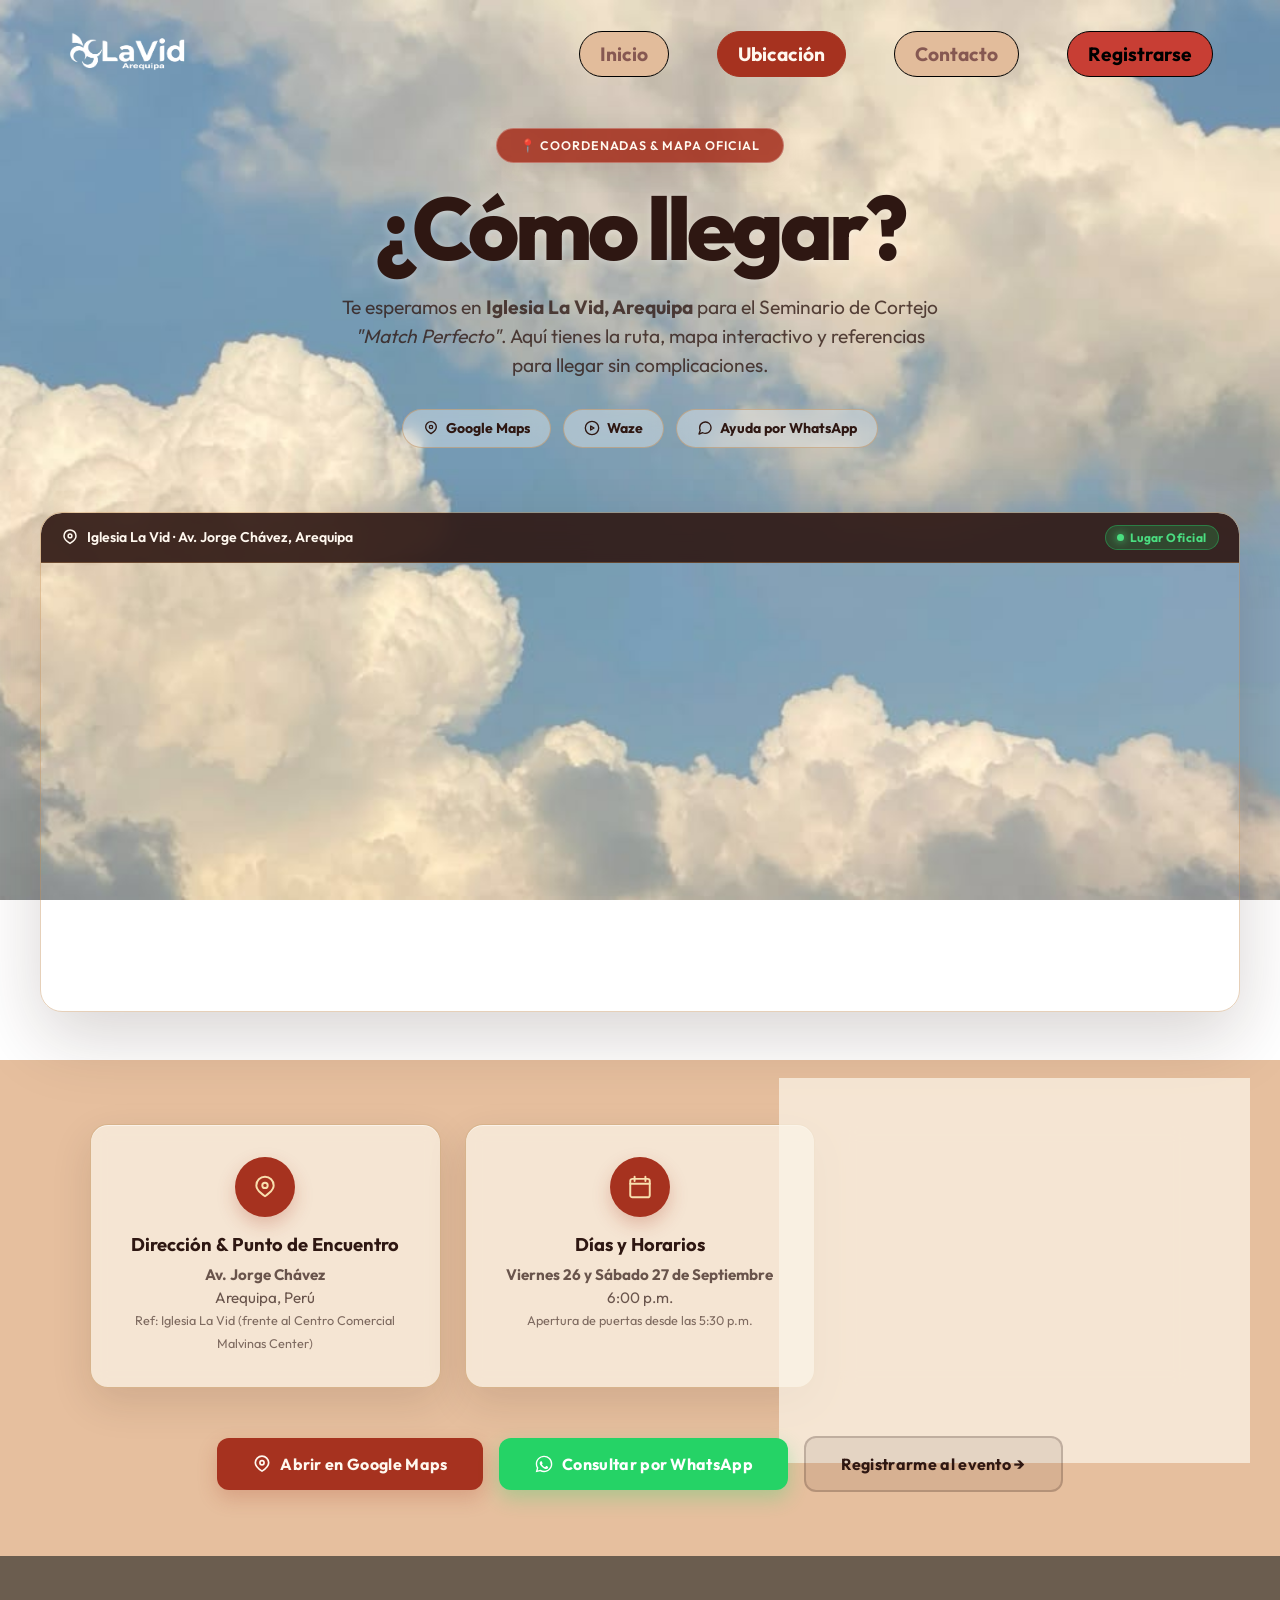
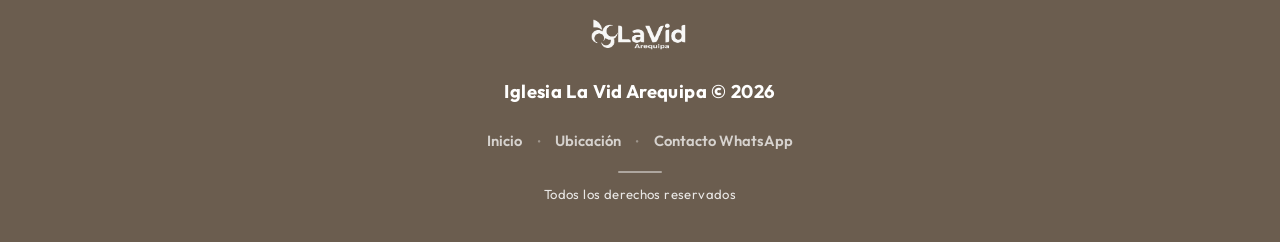
==== ubicación.html @ 31c8af8b "agrega archivos del sitio" ====
<!DOCTYPE html>
<html lang="es">

<head>
    <meta charset="UTF-8">
    <meta name="viewport" content="width=device-width, initial-scale=1.0">
    <link rel="preconnect" href="https://fonts.googleapis.com">
    <link rel="shortcut icon" href="Logo-multiuso.png" type="image/x-icon">
    <link
        href="https://fonts.googleapis.com/css2?family=Italianno&family=Outfit:wght@400;500;600;700;800;900&display=swap"
        rel="stylesheet">
    <link rel="stylesheet" href="style.css">
    <title>Ubicación | Match Perfecto - La Vid Arequipa</title>
</head>

<body>
    <header>
        <a href="index.html"><img src="Logo La Vid Blanco (1).png" alt="Logo La Vid" class="logo"></a>
        <button class="hamburger" id="hamburgerBtn" aria-label="Abrir menú" aria-expanded="false">
            <span class="hamburger-line"></span>
            <span class="hamburger-line"></span>
            <span class="hamburger-line"></span>
        </button>
        <nav class="nav" id="mainNav">
            <ul>
                <li><a href="index.html">Inicio</a></li>
                <li class="nav-link--active"><a href="ubicación.html">Ubicación</a></li>
                <li><a href="#" id="contactoBtn" class="contacto-btn">Contacto</a></li>
            </ul>
            <button class="btn-registrarse"
                onclick="window.location.href='index.html#reservationForm'">Registrarse</button>
        </nav>
    </header>
    <div class="nav-overlay" id="navOverlay"></div>

    <!-- HERO DE UBICACIÓN -->
    <section class="ubicacion-hero">
        <div class="ubicacion-hero-inner" data-anim="fade-up">
            <span class="ubicacion-eyebrow">📍 COORDENADAS & MAPA OFICIAL</span>
            <h1 class="ubicacion-title">¿Cómo llegar?</h1>
            <p class="ubicacion-subtitle">Te esperamos en <strong>Iglesia La Vid, Arequipa</strong> para el Seminario de Cortejo <em>"Match Perfecto"</em>. Aquí tienes la ruta, mapa interactivo y referencias para llegar sin complicaciones.</p>
            
            <div class="ubicacion-quick-actions">
                <a href="https://www.google.com/maps?q=-16.40427470146106,-71.53179120399555" target="_blank" rel="noopener" class="ubicacion-action-pill">
                    <svg viewBox="0 0 24 24" width="16" height="16" fill="none" stroke="currentColor" stroke-width="2" stroke-linecap="round" stroke-linejoin="round">
                        <path d="M20 10.5c0 5-8 10-8 10s-8-5-8-10a8 8 0 1 1 16 0z"></path>
                        <circle cx="12" cy="10.5" r="2.5"></circle>
                    </svg>
                    Google Maps
                </a>
                <a href="https://waze.com/ul?ll=-16.40427470146106,-71.53179120399555&navigate=yes" target="_blank" rel="noopener" class="ubicacion-action-pill">
                    <svg viewBox="0 0 24 24" width="16" height="16" fill="none" stroke="currentColor" stroke-width="2" stroke-linecap="round" stroke-linejoin="round">
                        <circle cx="12" cy="12" r="10"></circle>
                        <path d="m10 15 5-3-5-3v6z"></path>
                    </svg>
                    Waze
                </a>
                <a href="#" class="ubicacion-action-pill contacto-btn">
                    <svg viewBox="0 0 24 24" width="16" height="16" fill="none" stroke="currentColor" stroke-width="2" stroke-linecap="round" stroke-linejoin="round">
                        <path d="M21 11.5a8.38 8.38 0 0 1-.9 3.8 8.5 8.5 0 0 1-7.6 4.7 8.38 8.38 0 0 1-3.8-.9L3 21l1.9-5.7a8.38 8.38 0 0 1-.9-3.8 8.5 8.5 0 0 1 4.7-7.6 8.38 8.38 0 0 1 3.8-.9h.5a8.48 8.48 0 0 1 8 8v.5z"></path>
                    </svg>
                    Ayuda por WhatsApp
                </a>
            </div>
        </div>
    </section>

    <!-- MAPA -->
    <section class="ubicacion-map-section">
        <div class="ubicacion-map-wrapper" data-anim="fade-up">
            <div class="ubicacion-map-header">
                <div class="ubicacion-map-title">
                    <svg viewBox="0 0 24 24" width="18" height="18" fill="none" stroke="currentColor" stroke-width="2" stroke-linecap="round" stroke-linejoin="round">
                        <path d="M20 10.5c0 5-8 10-8 10s-8-5-8-10a8 8 0 1 1 16 0z"></path>
                        <circle cx="12" cy="10.5" r="2.5"></circle>
                    </svg>
                    <span>Iglesia La Vid · Av. Jorge Chávez, Arequipa</span>
                </div>
                <span class="ubicacion-map-badge">Lugar Oficial</span>
            </div>
            <iframe
                src="https://www.google.com/maps/embed?pb=!1m14!1m8!1m3!1d239.212771229106!2d-71.53171522759507!3d-16.404278537907995!3m2!1i1024!2i768!4f13.1!3m3!1m2!1s0x91424af8a60a2313%3A0x111153a62d526f45!2sCentro%20Comercial%20Malvinas%20Center!5e0!3m2!1ses-419!2spe!4v1789008728967!5m2!1ses-419!2spe"
                width="100%" height="100%" style="border:0;" allowfullscreen="" loading="lazy"
                referrerpolicy="strict-origin-when-cross-origin" title="Ubicación del evento Match Perfecto"></iframe>
        </div>
    </section>

    <!-- DETALLES DE UBICACIÓN -->
    <section class="ubicacion-details-section">
        <div class="ubicacion-details-container" data-anim="fade-up">

            <div class="ubicacion-info-cards">

                <!-- Dirección -->
                <div class="ubicacion-info-card">
                    <div class="ubicacion-info-icon">
                        <svg viewBox="0 0 24 24" aria-hidden="true">
                            <path d="M20 10.5c0 5-8 10-8 10s-8-5-8-10a8 8 0 1 1 16 0z"></path>
                            <circle cx="12" cy="10.5" r="2.5"></circle>
                        </svg>
                    </div>
                    <h3>Dirección & Punto de Encuentro</h3>
                    <p><strong>Av. Jorge Chávez</strong><br>Arequipa, Perú<br><small style="opacity: 0.85;">Ref: Iglesia La Vid (frente al Centro Comercial Malvinas Center)</small></p>
                </div>

                <!-- Fecha -->
                <div class="ubicacion-info-card">
                    <div class="ubicacion-info-icon">
                        <svg viewBox="0 0 24 24" aria-hidden="true">
                            <rect x="3" y="4.5" width="18" height="17" rx="2"></rect>
                            <line x1="7" y1="2.5" x2="7" y2="6.5"></line>
                            <line x1="17" y1="2.5" x2="17" y2="6.5"></line>
                            <line x1="3" y1="9" x2="21" y2="9"></line>
                        </svg>
                    </div>
                    <h3>Días y Horarios</h3>
                    <p><strong>Viernes 26 y Sábado 27 de Septiembre</strong><br>6:00 p.m.<br><small style="opacity: 0.85;">Apertura de puertas desde las 5:30 p.m.</small></p>
                </div>

                <!-- Referencia -->
                <div class="ubicacion-info-card">
                    <div class="ubicacion-info-icon">
                        <svg viewBox="0 0 24 24" aria-hidden="true">
                            <circle cx="12" cy="12" r="9"></circle>
                            <line x1="12" y1="8" x2="12" y2="12"></line>
                            <line x1="12" y1="16" x2="12.01" y2="16"></line>
                        </svg>
                    </div>
                    <h3>Transporte y Consejos</h3>
                    <p>Fácil acceso en servicio de taxis (Uber, InDrive, DiDi) y transporte público.<br><small style="opacity: 0.85;">¡Te recomendamos llegar con puntualidad!</small></p>
                </div>

            </div>

            <div class="ubicacion-cta" data-anim="fade-up">
                <a href="https://www.google.com/maps?q=-16.40427470146106,-71.53179120399555" target="_blank"
                    rel="noopener" class="ubicacion-maps-btn">
                    <svg viewBox="0 0 24 24" width="20" height="20" fill="none" stroke="currentColor" stroke-width="2"
                        stroke-linecap="round" stroke-linejoin="round">
                        <path d="M20 10.5c0 5-8 10-8 10s-8-5-8-10a8 8 0 1 1 16 0z"></path>
                        <circle cx="12" cy="10.5" r="2.5"></circle>
                    </svg>
                    Abrir en Google Maps
                </a>
                <a href="#" class="ubicacion-whatsapp-btn contacto-btn">
                    <svg viewBox="0 0 24 24" width="20" height="20" fill="currentColor">
                        <path d="M12.04 2c-5.46 0-9.91 4.45-9.91 9.91 0 1.75.46 3.45 1.32 4.95L2.05 22l5.25-1.38c1.45.79 3.08 1.21 4.74 1.21 5.46 0 9.91-4.45 9.91-9.91 0-2.65-1.03-5.14-2.9-7.01A9.82 9.82 0 0 0 12.04 2m.01 1.67c2.2 0 4.26.86 5.82 2.42a8.23 8.23 0 0 1 2.41 5.83c0 4.54-3.7 8.24-8.24 8.24-1.48 0-2.93-.4-4.2-1.15l-.3-.18-3.12.82.83-3.04-.2-.31a8.19 8.19 0 0 1-1.26-4.38c0-4.54 3.7-8.24 8.24-8.24m4.52 11.66c-.25-.13-1.47-.72-1.7-.81-.23-.08-.39-.13-.56.13-.17.25-.64.81-.79.97-.14.17-.29.19-.54.06-.25-.13-1.06-.39-2.03-1.25-.75-.67-1.26-1.5-1.41-1.75-.15-.25-.02-.39.11-.51.11-.11.25-.29.37-.44.13-.14.17-.25.25-.42.08-.17.04-.31-.02-.44-.06-.13-.56-1.35-.77-1.85-.2-.49-.41-.42-.56-.43h-.48c-.17 0-.44.06-.67.31-.23.25-.87.85-.87 2.08s.89 2.42 1.01 2.59c.13.17 1.75 2.67 4.24 3.75.59.26 1.06.41 1.42.52.6.19 1.14.16 1.57.1.48-.07 1.47-.6 1.68-1.18.21-.58.21-1.08.15-1.18-.06-.1-.23-.16-.48-.28z"/>
                    </svg>
                    Consultar por WhatsApp
                </a>
                <a href="index.html#reservationForm" class="ubicacion-register-btn">
                    Registrarme al evento →
                </a>
            </div>

        </div>
    </section>

    <!-- FOOTER -->
    <footer class="site-footer" data-anim="fade-up">
        <div class="footer-inner">
            <a href="index.html"><img src="Logo La Vid Blanco (1).png" alt="Logo La Vid" class="footer-logo"></a>
            <p class="footer-text">Iglesia La Vid Arequipa © 2026</p>
            <div class="footer-links">
                <a href="index.html">Inicio</a>
                <span class="footer-dot">•</span>
                <a href="ubicación.html">Ubicación</a>
                <span class="footer-dot">•</span>
                <a href="#" class="contacto-btn">Contacto WhatsApp</a>
            </div>
            <span class="footer-line"></span>
            <p class="footer-sub">Todos los derechos reservados</p>
        </div>
    </footer>

    <script>
        (function () {
            /* ---- Hamburger menu ---- */
            const btn = document.getElementById('hamburgerBtn');
            const nav = document.getElementById('mainNav');
            const overlay = document.getElementById('navOverlay');
            function toggle() {
                const open = nav.classList.toggle('nav--open');
                btn.classList.toggle('hamburger--active', open);
                overlay.classList.toggle('nav-overlay--visible', open);
                btn.setAttribute('aria-expanded', open);
                document.body.style.overflow = open ? 'hidden' : '';
            }
            function close() {
                nav.classList.remove('nav--open');
                btn.classList.remove('hamburger--active');
                overlay.classList.remove('nav-overlay--visible');
                btn.setAttribute('aria-expanded', 'false');
                document.body.style.overflow = '';
            }
            btn.addEventListener('click', toggle);
            overlay.addEventListener('click', close);
            nav.querySelectorAll('a, .btn-registrarse').forEach(function (el) {
                el.addEventListener('click', close);
            });

            /* ---- Scroll entrance animations ---- */
            var animEls = document.querySelectorAll('[data-anim]');
            if ('IntersectionObserver' in window) {
                var observer = new IntersectionObserver(function (entries) {
                    entries.forEach(function (entry) {
                        if (entry.isIntersecting) {
                            var el = entry.target;
                            var d = el.dataset.delay || 0;
                            setTimeout(function () {
                                el.classList.add('anim-visible');
                            }, d);
                            observer.unobserve(el);
                        }
                    });
                }, { threshold: 0.12, rootMargin: '0px 0px -40px 0px' });
                animEls.forEach(function (el) {
                    observer.observe(el);
                });
            } else {
                animEls.forEach(function (el) { el.classList.add('anim-visible'); });
            }

            /* ---- WhatsApp Contact ---- */
            // 👉 AQUÍ SOLO CAMBIA EL NÚMERO (código de país sin signos ni espacios, ej: 51987654321)
            var WHATSAPP_NUMERO = '51999999999'; // 👈 Pon tu número aquí
            var WHATSAPP_MENSAJE = '¡Hola! Quisiera indicaciones y más información sobre la ubicación del evento Match Perfecto 📍';

            function contactarWhatsApp() {
                var cleanNumber = WHATSAPP_NUMERO.replace(/[^0-9]/g, '');
                var url = 'https://wa.me/' + cleanNumber + '?text=' + encodeURIComponent(WHATSAPP_MENSAJE);
                window.open(url, '_blank', 'noopener,noreferrer');
            }

            document.querySelectorAll('.contacto-btn, #contactoBtn').forEach(function (btnEl) {
                btnEl.addEventListener('click', function (e) {
                    e.preventDefault();
                    contactarWhatsApp();
                });
            });
        })();
    </script>
</body>

</html>
---- style.css ----
/* Reset y diseño base */
*,
*::before,
*::after {
    margin: 0;
    padding: 0;
    box-sizing: border-box;
}


:root {
    --hero-max-width: min(860px, 90vw);
    --hero-aspect: 1296 / 837;
    --ink: #2E1712;
    --brick: #A6321F;
    --gold: #C08A52;
    --paper: rgba(251, 244, 232, 0.72);
    --line: rgba(46, 23, 18, 0.18);
    /* Tipografías: Outfit (sin serifa), Italianno (manuscrita) */
    font-family: 'Outfit', -apple-system, BlinkMacSystemFont, 'Segoe UI', Roboto, sans-serif;
    color: var(--ink);
}

/* =========================================================
   ANIMACIONES DE ENTRADA (Scroll)
========================================================= */
@keyframes fadeUp {
    from {
        opacity: 0;
        transform: translateY(32px);
    }

    to {
        opacity: 1;
        transform: translateY(0);
    }
}

[data-anim] {
    opacity: 0;
    transform: translateY(32px);
    transition: opacity 0.7s cubic-bezier(0.16, 1, 0.3, 1),
        transform 0.7s cubic-bezier(0.16, 1, 0.3, 1);
}

[data-anim].anim-visible {
    opacity: 1;
    transform: translateY(0);
}

body {
    width: 100%;
    min-height: 100vh;
    min-height: 100dvh;
    background: url(sky.jpg) center / cover no-repeat fixed;
    font-family: 'Outfit', -apple-system, BlinkMacSystemFont, 'Segoe UI', Roboto, sans-serif;
    display: flex;
    flex-direction: column;
    justify-content: flex-start;
    align-items: center;
    overflow-x: hidden;
}

/*------------HEADER--------------------*/
header {
    width: 100%;
    max-width: 100%;
    min-height: 4rem;
    background-color: transparent;
    display: flex;
    align-items: center;
    justify-content: space-between;
    padding: 1.5rem 4.2rem;
    gap: 1rem;
    flex-wrap: wrap;
    position: fixed;
    top: 0;
    z-index: 100;
}

/*-----LOGO----------*/
.logo {
    max-width: 100%;
    height: 55px;
    transition: transform 0.3s ease-in-out;
}

.logo:hover {
    cursor: pointer;
    transform: scale(1.1);
}

/*---------------NAV-----------------*/
.nav {
    display: flex;
    align-items: center;
    justify-content: space-between;
    gap: 3rem;

}

ul {
    display: flex;
    gap: 3rem;
    list-style: none;
}

a {
    text-decoration: none;
    color: #4a152199;
    font-family: 'Outfit', sans-serif;
    font-size: 1.2rem;
    font-weight: bold;
}

li {
    border: 1px solid #000;
    padding: 10px 20px;
    border-radius: 50px;
    background-color: #e2bc9b;
}

nav:hover {
    cursor: pointer;
}

button {
    background-color: transparent;
    border: 1px solid #000;
    padding: 10px 20px;
    border-radius: 50px;
    font-size: 1.2rem;
    font-family: 'Outfit', sans-serif;
    font-weight: bold;
    background-color: #c83e34;
}

/* ---- Hamburger Button ---- */
.hamburger {
    display: none;
    flex-direction: column;
    justify-content: center;
    align-items: center;
    gap: 5px;
    width: 42px;
    height: 42px;
    background: rgba(255, 255, 255, 0.15);
    backdrop-filter: blur(8px);
    -webkit-backdrop-filter: blur(8px);
    border: 1px solid rgba(255, 255, 255, 0.25);
    border-radius: 10px;
    padding: 0;
    cursor: pointer;
    z-index: 200;
    transition: background 0.3s ease;
}

.hamburger:hover {
    background: rgba(255, 255, 255, 0.28);
}

.hamburger-line {
    display: block;
    width: 22px;
    height: 2.5px;
    background: #fff;
    border-radius: 2px;
    transition: transform 0.35s cubic-bezier(0.4, 0, 0.2, 1),
        opacity 0.25s ease;
    transform-origin: center;
}

.hamburger--active .hamburger-line:nth-child(1) {
    transform: translateY(7.5px) rotate(45deg);
}

.hamburger--active .hamburger-line:nth-child(2) {
    opacity: 0;
}

.hamburger--active .hamburger-line:nth-child(3) {
    transform: translateY(-7.5px) rotate(-45deg);
}

/* ---- Nav Overlay ---- */
.nav-overlay {
    position: fixed;
    inset: 0;
    background: rgba(0, 0, 0, 0.45);
    backdrop-filter: blur(2px);
    -webkit-backdrop-filter: blur(2px);
    z-index: 90;
    opacity: 0;
    pointer-events: none;
    transition: opacity 0.35s ease;
}

.nav-overlay--visible {
    opacity: 1;
    pointer-events: auto;
}

/* Contenedor principal del Hero */
.hero-container {
    width: 100%;
    min-height: 100vh;
    min-height: 100dvh;
    display: flex;
    justify-content: center;
    align-items: center;
    padding: 5rem 1.25rem 2.5rem;
    position: relative;
}

.hero {
    width: 100%;
    display: flex;
    flex-direction: column;
    justify-content: center;
    align-items: center;
}

/* Envoltura del título para preservar proporción y animación */
.hero-title-wrapper {
    width: 100%;
    max-width: var(--hero-max-width);
    display: flex;
    flex-direction: column;
    justify-content: center;
    align-items: center;
    position: relative;
    animation: heroFloat 5.5s ease-in-out infinite;
    will-change: transform;
}

/* SEMINARIO DE CORTEJO */
.hero-seminario {
    width: 100%;
    text-align: center;
    font-family: 'Trebuchet MS', 'Tahoma', 'Outfit', sans-serif;
    font-weight: 700;
    font-size: clamp(0.95rem, 3.2vw, 2.6rem);
    letter-spacing: clamp(0.12em, 0.5vw, 0.28em);
    text-transform: uppercase;
    color: #fff;
    line-height: 1;
    margin: 0 0 clamp(-2.2rem, -2.5vw, -0.4rem) 0;
    padding: 0;
    text-shadow: 0 2px 12px rgba(0, 0, 0, 0.35);
    transform: scaleY(0.72);
    transform-origin: bottom center;
}

.hero-title-picture {
    width: 100%;
    display: flex;
    justify-content: center;
    align-items: center;
}

/* Hero CTA Buttons */
.hero-cta {
    display: flex;
    align-items: center;
    justify-content: center;
    gap: clamp(0.35rem, 0.8vw, 0.6rem);
    margin-top: clamp(1rem, 2.5vw, 2.2rem);
    width: 100%;
    max-width: 650px;
    padding: 0 0.75rem;
}

.hero-btn {
    display: inline-flex;
    align-items: center;
    justify-content: center;
    padding: clamp(1rem, 2vw, 1.35rem) clamp(1.2rem, 3vw, 2.8rem);
    border-radius: 14px;
    font-family: 'Outfit', sans-serif;
    font-size: clamp(0.95rem, 1.7vw, 1.25rem);
    font-weight: 800;
    letter-spacing: 0.07em;
    text-decoration: none;
    text-transform: uppercase;
    cursor: pointer;
    transition: transform 0.3s cubic-bezier(0.16, 1, 0.3, 1),
                box-shadow 0.3s cubic-bezier(0.16, 1, 0.3, 1),
                background 0.3s cubic-bezier(0.16, 1, 0.3, 1),
                border-color 0.3s ease;
    flex: 1;
    min-width: 0;
    text-align: center;
    white-space: nowrap;
}

.hero-btn--primary {
    background: var(--brick);
    color: #FFF8EF;
    border: 2px solid var(--brick);
    box-shadow: 0 8px 28px rgba(166, 50, 31, 0.35);
}

.hero-btn--primary:hover {
    background: #8F291B;
    border-color: #8F291B;
    transform: translateY(-3px);
    box-shadow: 0 14px 38px rgba(166, 50, 31, 0.45);
}

.hero-btn--secondary {
    background: rgba(255, 255, 255, 0.18);
    color: #fff;
    border: 2px solid rgba(255, 255, 255, 0.6);
    backdrop-filter: blur(8px);
    -webkit-backdrop-filter: blur(8px);
    box-shadow: 0 8px 28px rgba(0, 0, 0, 0.15);
}

.hero-btn--secondary:hover {
    background: rgba(255, 255, 255, 0.32);
    border-color: #fff;
    transform: translateY(-3px);
    box-shadow: 0 14px 38px rgba(0, 0, 0, 0.22);
}

/* Imagen del título responsive pero siempre idéntica en proporciones y texturas */
.hero-title-img {
    width: 100%;
    height: auto;
    aspect-ratio: var(--hero-aspect);
    object-fit: contain;
    display: block;
    user-select: none;
    -webkit-user-drag: none;
    filter: drop-shadow(0 16px 32px rgba(18, 32, 54, 0.28));
    transition: transform 0.4s cubic-bezier(0.16, 1, 0.3, 1),
        filter 0.4s cubic-bezier(0.16, 1, 0.3, 1);
}

/* Micro-interacción al interactuar */
.hero-title-wrapper:hover .hero-title-img {
    transform: scale(1.018);
    filter: drop-shadow(0 22px 42px rgba(18, 32, 54, 0.38));
}

/* Animación sutil de levitación atmosférica */
@keyframes heroFloat {

    0%,
    100% {
        transform: translateY(0);
    }

    50% {
        transform: translateY(-8px);
    }
}

/* Accesibilidad para motores de búsqueda y lectores de pantalla */
.sr-only {
    position: absolute;
    width: 1px;
    height: 1px;
    padding: 0;
    margin: -1px;
    overflow: hidden;
    clip: rect(0, 0, 0, 0);
    white-space: nowrap;
    border-width: 0;
}

/* ---- Responsive: Tablet & Mobile ---- */
@media (max-width: 768px) {
    header {
        padding: 1rem 1.2rem;
    }

    .logo {
        height: 40px;
    }

    .hamburger {
        display: flex;
    }

    .nav {
        position: fixed;
        top: 0;
        right: 0;
        width: min(300px, 80vw);
        height: 100vh;
        height: 100dvh;
        flex-direction: column;
        align-items: stretch;
        justify-content: flex-start;
        padding: 5rem 1.8rem 2rem;
        gap: 1.5rem;
        background: linear-gradient(165deg, #3b1510 0%, #1e0b09 100%);
        transform: translateX(100%);
        transition: transform 0.4s cubic-bezier(0.4, 0, 0.2, 1);
        z-index: 150;
        box-shadow: -8px 0 30px rgba(0, 0, 0, 0.35);
    }

    .nav--open {
        transform: translateX(0);
    }

    .nav ul {
        flex-direction: column;
        gap: 0.6rem;
    }

    .nav ul li {
        background: rgba(255, 255, 255, 0.08);
        border-color: rgba(255, 255, 255, 0.15);
        text-align: center;
    }

    .nav ul li a {
        color: rgba(255, 255, 255, 0.85);
        font-size: 1.05rem;
    }

    .nav .btn-registrarse {
        width: 100%;
        text-align: center;
        color: #fff;
    }

    .hero-container {
        min-height: 50vh;
        min-height: 50dvh;
        padding: 4rem 1rem 2rem;
    }

    .hero-title-wrapper {
        max-width: 92vw;
    }

    .hero-seminario {
        margin-bottom: -1.4rem;
        font-size: clamp(0.85rem, 2.8vw, 1.6rem);
    }

    .hero-cta {
        margin-top: 1rem;
    }

    .hero-btn {
        padding: 0.85rem 1.8rem;
        font-size: 0.95rem;
    }
}

/* Ajustes responsivos para pantallas ultra-pequeñas */
@media (max-width: 480px) {
    header {
        padding: 0.8rem 1rem;
    }

    .logo {
        height: 34px;
    }

    .hero-container {
        padding: 3.5rem 0.75rem 1.5rem;
    }

    .hero-title-wrapper {
        max-width: 96vw;
        animation-duration: 4.8s;
    }

    .hero-title-img {
        filter: drop-shadow(0 10px 22px rgba(18, 32, 54, 0.25));
    }

    .hero-seminario {
        margin-bottom: -1rem;
        font-size: clamp(0.7rem, 3vw, 1.1rem);
        letter-spacing: 0.2em;
    }

    .hero-cta {
        margin-top: 0.8rem;
        gap: 0.4rem;
    }

    .hero-btn {
        padding: 0.75rem 1.2rem;
        font-size: 0.85rem;
        border-radius: 10px;
    }
}

/* Reducción de movimiento para accesibilidad */
@media (prefers-reduced-motion: reduce) {
    .hero-title-wrapper {
        animation: none;
    }

    .hero-title-wrapper:hover .hero-title-img {
        transform: none;
    }
}

/* ===================================================
   (DESPUÉS DEL HERO)
   =================================================== */
.section-2,
.section-4 {
    background-color: #E6BF9E;
    width: 100%;
    min-height: 70vh;
    display: flex;
    justify-content: center;
    align-items: center;
    padding: 5rem 1.25rem;
}

.section-3 {
    width: 100%;
    min-height: 100vh;
}


.lv-header {
    text-align: center;
    max-width: 620px;
    margin: 0 auto 3.75rem;
}

.lv-eyebrow {
    font-family: 'Italianno', cursive;
    font-size: 2.4rem;
    line-height: 1;
    color: var(--brick);
    margin: 0 0 .1rem;
}

.lv-headline {
    font-family: 'Outfit', sans-serif;
    text-transform: uppercase;
    font-weight: 800;
    font-size: clamp(2.1rem, 4vw + 1.2rem, 3.5rem);
    line-height: 1.08;
    letter-spacing: .01em;
    margin: 0 0 1.5rem;
}

.lv-headline .lv-accent {
    color: var(--brick);
}

.lv-rule {
    display: inline-block;
    width: 56px;
    height: 3px;
    background: var(--brick);
    border-radius: 2px;
}

.lv-cards {
    display: grid;
    grid-template-columns: repeat(3, 1fr);
    gap: 2rem;
    align-items: start;
}

.lv-card {
    background: var(--paper);
    -webkit-backdrop-filter: blur(10px);
    backdrop-filter: blur(10px);
    border: 1px solid var(--line);
    padding: 2.1rem 1.85rem 1.85rem;
    transition: transform .25s ease;
}

@media (min-width:821px) {
    .lv-card:nth-child(1) {
        transform: rotate(-1.3deg);
    }

    .lv-card:nth-child(2) {
        transform: rotate(0.6deg);
        margin-top: -.6rem;
    }

    .lv-card:nth-child(3) {
        transform: rotate(1.1deg);
    }

    .lv-card:hover {
        transform: rotate(0deg);
    }
}

.lv-num {
    display: block;
    font-family: 'Outfit', sans-serif;
    font-weight: 800;
    font-size: 1.05rem;
    letter-spacing: .04em;
    color: var(--brick);
    margin-bottom: .75rem;
}

.lv-card h3 {
    font-family: 'Outfit', sans-serif;
    font-weight: 700;
    font-size: 1.32rem;
    line-height: 1.32;
    margin: 0 0 .9rem;
}

.lv-card p {
    font-family: 'Outfit', sans-serif;
    font-weight: 400;
    font-size: .99rem;
    line-height: 1.62;
    margin: 0 0 1.5rem;
    max-width: 34ch;
}

.lv-divider {
    border: none;
    border-top: 1px dashed var(--line);
    margin: 0 0 1.1rem;
}

.lv-tags {
    display: flex;
    gap: .5rem;
    flex-wrap: wrap;
}

.lv-tags span {
    font-family: 'Outfit', sans-serif;
    font-size: .74rem;
    letter-spacing: .02em;
    padding: .32rem .7rem;
    border: 1px solid var(--gold);
    border-radius: 999px;
    color: var(--brick);
    background: rgba(255, 255, 255, .4);
}

@media (max-width:820px) {
    .lv-cards {
        grid-template-columns: 1fr;
    }

    .lv-root {
        padding: 4rem 1.25rem 4.5rem;
    }
}

@media (prefers-reduced-motion: reduce) {
    .lv-card {
        transition: none;
    }
}

/*SECTION3*/



.event-section {
    width: 100%;
    min-height: 70vh;
    display: flex;
    justify-content: center;
    align-items: center;

    padding: 7rem 2rem;

    /* IMPORTANTE:
       No ponemos background-color.
       El cielo de body queda visible.
    */
    background: transparent;

    position: relative;
    overflow: hidden;
}


/* Contenedor general */

.event-container {
    width: 100%;
    max-width: 1250px;
    margin: 0 auto;
}


/* =========================================================
   CABECERA
========================================================= */

.event-header {
    text-align: center;

    max-width: 900px;
    margin: 0 auto 4.5rem;
}


/* Etiqueta superior */

.event-eyebrow {
    display: inline-flex;
    align-items: center;
    justify-content: center;

    padding: 0.55rem 1.4rem;

    border-radius: 999px;

    background: rgba(166, 50, 31, 0.88);

    border: 1px solid rgba(255, 255, 255, 0.28);

    color: #FFF8EF;

    font-family: 'Outfit', sans-serif;
    font-size: 0.78rem;
    font-weight: 600;

    letter-spacing: 0.08em;
    text-transform: uppercase;

    box-shadow:
        0 8px 25px rgba(46, 23, 18, 0.12);

    margin-bottom: 1.2rem;
}


/* Título */

.event-title {
    margin: 0;

    color: var(--ink);

    font-family: 'Outfit', sans-serif;

    font-size: clamp(3rem,
            6vw,
            5.2rem);

    font-weight: 800;

    line-height: 1.05;

    letter-spacing: -0.045em;

    text-shadow:
        0 2px 10px rgba(255, 255, 255, 0.35);
}


/* Descripción */

.event-description {
    margin: 1.2rem auto 0;

    max-width: 700px;

    color: rgba(46, 23, 18, 0.78);

    font-family: 'Outfit', sans-serif;

    font-size: clamp(1rem,
            1.5vw,
            1.25rem);

    font-weight: 400;

    line-height: 1.5;
}


/* =========================================================
   CARDS
========================================================= */

.event-cards {
    display: grid;

    grid-template-columns: repeat(3, 1fr);

    gap: 2rem;

    width: 100%;
}


/* Tarjeta */

.event-card {
    position: relative;

    min-height: 330px;

    padding: 2rem 1.8rem;

    display: flex;
    flex-direction: column;

    align-items: center;
    justify-content: flex-start;

    text-align: center;

    /* Cristal cálido */

    background: rgba(251, 244, 232, 0.72);

    border: 1px solid rgba(192, 138, 82, 0.55);

    border-radius: 18px;

    backdrop-filter: blur(8px);
    -webkit-backdrop-filter: blur(8px);

    box-shadow:
        0 15px 40px rgba(46, 23, 18, 0.12),
        inset 0 1px 0 rgba(255, 255, 255, 0.5);

    transition:
        transform 0.35s ease,
        box-shadow 0.35s ease,
        background 0.35s ease;
}


/* Pequeña inclinación como diseño editorial */

.event-card:nth-child(1) {
    transform: rotate(-0.8deg);
}

.event-card:nth-child(2) {
    transform: translateY(-8px);
}

.event-card:nth-child(3) {
    transform: rotate(0.8deg);
}


/* Hover */

.event-card:hover {
    transform: translateY(-10px) rotate(0deg);

    background: rgba(251, 244, 232, 0.84);

    box-shadow:
        0 25px 55px rgba(46, 23, 18, 0.18),
        inset 0 1px 0 rgba(255, 255, 255, 0.65);
}


/* =========================================================
   ICONOS
========================================================= */

.event-icon {
    width: 68px;
    height: 68px;

    border-radius: 50%;

    display: flex;
    align-items: center;
    justify-content: center;

    margin-bottom: 1.2rem;

    background: var(--brick);

    box-shadow:
        0 8px 18px rgba(166, 50, 31, 0.25);
}


/* SVG */

.event-icon svg {
    width: 30px;
    height: 30px;

    fill: none;

    stroke: #F8DFAE;

    stroke-width: 1.8;

    stroke-linecap: round;
    stroke-linejoin: round;
}


/* =========================================================
   TEXTOS
========================================================= */

.event-label {
    margin-bottom: 0.55rem;

    color: var(--brick);

    font-family: 'Outfit', sans-serif;

    font-size: 0.82rem;

    font-weight: 800;

    letter-spacing: 0.1em;

    text-transform: uppercase;
}


.event-main {
    margin: 0;

    color: var(--ink);

    font-family: 'Outfit', sans-serif;

    font-size: clamp(1.45rem,
            2vw,
            2rem);

    font-weight: 700;

    line-height: 1.3;

    letter-spacing: -0.025em;
}


/* Dirección */

.event-location {
    font-size: clamp(1.35rem,
            1.9vw,
            1.85rem);
}


/* Texto secundario */

.event-small {
    margin: 0.55rem 0 0;

    color: rgba(46, 23, 18, 0.65);

    font-family: 'Outfit', sans-serif;

    font-size: 0.92rem;

    line-height: 1.4;
}

/* =========================================================
   RESERVA TU CITA
========================================================= */


/* =========================================================
   CONTENEDOR
========================================================= */

.reservation-container {

    width: 100%;
    max-width: 900px;

    margin: 0 auto;
}


/* =========================================================
   CABECERA
========================================================= */

.reservation-header {

    text-align: center;

    margin-bottom: 2.8rem;
}


.reservation-title {

    margin: 0;

    color: var(--ink);

    font-family: 'Outfit', sans-serif;

    font-size: clamp(2.8rem,
            6vw,
            4.6rem);

    line-height: 1.05;

    font-weight: 800;

    letter-spacing: -0.04em;

    text-shadow:
        0 2px 10px rgba(255, 255, 255, 0.45);
}


.reservation-subtitle {

    margin: 0.7rem auto 1.2rem;

    color: rgba(46, 23, 18, 0.68);

    font-family: 'Outfit', sans-serif;

    font-size: clamp(0.95rem,
            1.6vw,
            1.15rem);

    line-height: 1.5;
}


.reservation-line {

    display: block;

    width: 42px;
    height: 3px;

    margin: 0 auto;

    background: var(--brick);

    border-radius: 999px;
}


/* =========================================================
   TARJETA DEL FORMULARIO
========================================================= */

.reservation-form {

    width: 100%;

    padding: 2.5rem;

    background: rgba(255, 252, 247, 0.88);

    border: 1px solid rgba(255, 255, 255, 0.75);

    border-radius: 22px;

    backdrop-filter: blur(14px);
    -webkit-backdrop-filter: blur(14px);

    box-shadow:
        0 25px 70px rgba(46, 23, 18, 0.18),
        inset 0 1px 0 rgba(255, 255, 255, 0.8);
}


/* =========================================================
   GRUPOS
========================================================= */

.form-group {

    width: 100%;

    margin-bottom: 1.35rem;
}


.form-group label {

    display: block;

    margin-bottom: 0.5rem;

    color: rgba(46, 23, 18, 0.8);

    font-family: 'Outfit', sans-serif;

    font-size: 0.75rem;

    font-weight: 700;

    letter-spacing: 0.04em;
}


.form-group label span {

    color: var(--brick);
}


/* =========================================================
   INPUTS
========================================================= */

.form-group input,
.form-group select {

    width: 100%;

    height: 48px;

    padding: 0 14px;

    border: 1px solid rgba(46, 23, 18, 0.16);

    border-radius: 11px;

    outline: none;

    background: rgba(255, 255, 255, 0.75);

    color: var(--ink);

    font-family: 'Outfit', sans-serif;

    font-size: 0.92rem;

    transition:
        border-color 0.25s ease,
        box-shadow 0.25s ease,
        background 0.25s ease;
}


.form-group input::placeholder {

    color: rgba(46, 23, 18, 0.35);
}


.form-group input:focus,
.form-group select:focus {

    border-color: var(--brick);

    background: #fff;

    box-shadow:
        0 0 0 3px rgba(166, 50, 31, 0.10);
}


/* =========================================================
   WHATSAPP + EDAD
========================================================= */

.form-row {

    display: grid;

    grid-template-columns: 1.7fr 0.75fr;

    gap: 1rem;
}


.phone-input {

    display: flex;

    width: 100%;

    height: 48px;
}


.phone-prefix {

    width: 55px;

    flex-shrink: 0;

    display: flex;

    align-items: center;
    justify-content: center;

    border: 1px solid rgba(46, 23, 18, 0.16);

    border-right: none;

    border-radius: 11px 0 0 11px;

    background: rgba(244, 238, 229, 0.85);

    color: rgba(46, 23, 18, 0.6);

    font-family: 'Outfit', sans-serif;

    font-size: 0.85rem;
}


.phone-input input {

    border-radius: 0 11px 11px 0;
}


/* =========================================================
   SELECCIÓN DE DÍA
========================================================= */

.day-options {

    display: grid;

    grid-template-columns: repeat(2, 1fr);

    gap: 0.8rem;
}


.day-option {

    position: relative;

    min-height: 62px;

    display: flex;

    align-items: center;

    gap: 0.75rem;

    padding: 0.75rem 0.9rem;

    border: 1.5px solid rgba(46, 23, 18, 0.13);

    border-radius: 11px;

    background: rgba(255, 255, 255, 0.72);

    cursor: pointer;

    transition:
        border-color 0.25s ease,
        background 0.25s ease,
        transform 0.25s ease;
}


.day-option:hover {

    transform: translateY(-2px);

    border-color: rgba(166, 50, 31, 0.4);
}


/* Ocultamos radio real */

.day-option input {

    position: absolute;

    opacity: 0;

    pointer-events: none;
}


/* Checkbox cuadrado */

.day-check {

    width: 18px;
    height: 18px;

    flex-shrink: 0;

    border: 2px solid rgba(46, 23, 18, 0.3);

    border-radius: 4px;

    position: relative;

    transition: border-color 0.2s ease, background 0.2s ease;
}


/* Opción seleccionada */

.day-option.active {

    border-color: var(--brick);

    background: rgba(166, 50, 31, 0.055);

    box-shadow:
        0 4px 14px rgba(166, 50, 31, 0.08);
}


.day-option.active .day-check {

    border-color: var(--brick);
    background: var(--brick);
}


.day-option.active .day-check::after {

    content: '';

    position: absolute;

    width: 5px;
    height: 9px;

    left: 4.5px;
    top: 1.5px;

    border: solid #fff;
    border-width: 0 2px 2px 0;

    transform: rotate(45deg);
}


/* Información */

.day-info {

    display: flex;

    flex-direction: column;

    gap: 1px;
}


.day-info strong {

    color: var(--ink);

    font-family: 'Outfit', sans-serif;

    font-size: 0.88rem;

    font-weight: 700;
}


.day-info small {

    color: rgba(46, 23, 18, 0.55);

    font-family: 'Outfit', sans-serif;

    font-size: 0.72rem;
}


/* Día 1 / Día 2 */

.day-number {

    margin-left: auto;

    padding: 0.3rem 0.5rem;

    border-radius: 5px;

    background: rgba(192, 138, 82, 0.13);

    color: rgba(46, 23, 18, 0.7);

    font-family: 'Outfit', sans-serif;

    font-size: 0.67rem;

    font-weight: 700;
}


/* =========================================================
   SELECT
========================================================= */

.select-wrapper {

    position: relative;
}


.select-wrapper select {

    appearance: none;

    -webkit-appearance: none;

    padding-right: 40px;

    cursor: pointer;
}


.select-arrow {

    position: absolute;

    right: 15px;

    top: 50%;

    transform: translateY(-50%);

    color: rgba(46, 23, 18, 0.55);

    font-size: 1rem;

    pointer-events: none;
}


/* =========================================================
   BOTÓN
========================================================= */

.reservation-button {

    width: 100%;

    height: 54px;

    margin-top: 0.4rem;

    border: none;

    border-radius: 11px;

    background: var(--brick);

    color: #FFF8EF;

    font-family: 'Outfit', sans-serif;

    font-size: 1rem;

    font-weight: 700;

    letter-spacing: 0.01em;

    cursor: pointer;

    box-shadow:
        0 8px 20px rgba(166, 50, 31, 0.22);

    transition:
        transform 0.25s ease,
        box-shadow 0.25s ease,
        background 0.25s ease;
}


.reservation-button span {

    margin-left: 0.45rem;

    font-size: 1rem;
}


.reservation-button:hover {

    transform: translateY(-2px);

    background: #8F291B;

    box-shadow:
        0 12px 25px rgba(166, 50, 31, 0.3);
}


.reservation-button:active {

    transform: translateY(0);
}


/* =========================================================
   MENSAJE
========================================================= */

.reservation-message {

    text-align: center;

    margin-top: 1rem;

    font-family: 'Outfit', sans-serif;

    font-size: 0.85rem;

    color: var(--brick);
}


/* =========================================================
   TABLET
========================================================= */

@media (max-width: 700px) {

    .reservation-section {

        padding:
            5rem 1rem 6rem;
    }


    .reservation-form {

        padding: 1.6rem;

        border-radius: 18px;
    }


    .form-row {

        grid-template-columns: 1fr;
        gap: 0;
    }


    .day-options {

        grid-template-columns: 1fr;
    }
}


/* =========================================================
   MÓVIL PEQUEÑO
========================================================= */

@media (max-width: 420px) {

    .reservation-section {

        padding-left: 0.7rem;
        padding-right: 0.7rem;
    }


    .reservation-form {

        padding: 1.25rem;

        border-radius: 16px;
    }


    .reservation-title {

        font-size: 2.65rem;
    }


    .reservation-subtitle {

        font-size: 0.9rem;
    }


    .day-option {

        padding: 0.7rem;
    }
}


/* =========================================================
   REDUCIR MOVIMIENTO
========================================================= */

@media (prefers-reduced-motion: reduce) {

    .form-group input,
    .form-group select,
    .day-option,
    .reservation-button {

        transition: none;
    }
}


/* =========================================================
   TABLET
========================================================= */

@media (max-width: 900px) {

    .event-section {
        padding: 6rem 1.5rem;
    }

    .event-header {
        margin-bottom: 3rem;
    }

    .event-cards {
        gap: 1.2rem;
    }

    .event-card {
        min-height: 300px;
        padding: 1.7rem 1rem;
    }

    .event-icon {
        width: 60px;
        height: 60px;
    }

    .event-icon svg {
        width: 27px;
        height: 27px;
    }
}


/* =========================================================
   MÓVIL
========================================================= */

@media (max-width: 700px) {

    .event-section {
        min-height: auto;

        padding:
            5rem 1.2rem 6rem;
    }


    .event-header {
        margin-bottom: 2.8rem;
    }


    .event-eyebrow {
        font-size: 0.68rem;

        padding:
            0.5rem 1rem;
    }


    .event-title {
        font-size: clamp(2.6rem,
                11vw,
                4rem);
    }


    .event-description {
        font-size: 0.98rem;

        padding: 0 0.5rem;
    }


    .event-cards {
        grid-template-columns: 1fr;

        gap: 1.3rem;

        max-width: 450px;

        margin: 0 auto;
    }


    .event-card,
    .event-card:nth-child(1),
    .event-card:nth-child(2),
    .event-card:nth-child(3) {

        min-height: 270px;

        transform: none;

        padding: 2rem 1.5rem;
    }


    .event-card:hover {
        transform: translateY(-5px);
    }


    .event-icon {
        width: 62px;
        height: 62px;

        margin-bottom: 1rem;
    }
}


/* =========================================================
   MÓVILES PEQUEÑOS
========================================================= */

@media (max-width: 400px) {

    .event-section {
        padding-left: 0.9rem;
        padding-right: 0.9rem;
    }

    .event-title {
        font-size: 2.5rem;
    }

    .event-card {
        min-height: 250px;
    }
}


/* =========================================================
   ACCESIBILIDAD
========================================================= */

@media (prefers-reduced-motion: reduce) {

    .event-card {
        transition: none;
    }

    .event-card:hover {
        transform: none;
    }
}

/* Adaptación responsive para tablets y móviles */

/* =========================================================
   FOOTER
========================================================= */
/* =========================================================
   COUNTDOWN SECTION
========================================================= */
.countdown-section {
    width: 100%;
    background-color: #9F8C76;
    padding: 4rem 2rem;
    text-align: center;
}

.countdown-inner {
    max-width: 900px;
    margin: 0 auto;
}

.countdown-label {
    font-family: 'Outfit', sans-serif;
    font-size: 0.9rem;
    font-weight: 700;
    letter-spacing: 0.18em;
    text-transform: uppercase;
    color: rgba(255, 255, 255, 0.8);
    margin-bottom: 2rem;
}

.countdown-boxes {
    display: flex;
    align-items: center;
    justify-content: center;
    gap: 1rem;
    flex-wrap: wrap;
}

.countdown-box {
    display: flex;
    flex-direction: column;
    align-items: center;
    gap: 0.5rem;
    min-width: 100px;
}

.countdown-value {
    font-family: 'Outfit', sans-serif;
    font-size: clamp(3.5rem, 8vw, 5.5rem);
    font-weight: 800;
    color: #fff;
    line-height: 1;
    letter-spacing: -0.02em;
    text-shadow: 0 4px 18px rgba(0, 0, 0, 0.2);
}

.countdown-unit {
    font-family: 'Outfit', sans-serif;
    font-size: 0.72rem;
    font-weight: 600;
    letter-spacing: 0.12em;
    color: rgba(255, 255, 255, 0.7);
    text-transform: uppercase;
}

.countdown-separator {
    font-family: 'Outfit', sans-serif;
    font-size: clamp(2.5rem, 6vw, 4rem);
    font-weight: 300;
    color: rgba(255, 255, 255, 0.45);
    line-height: 1;
    padding-bottom: 1.2rem;
}

/* =========================================================
   FOOTER (más oscuro)
========================================================= */
.site-footer {
    width: 100%;
    background-color: #6B5D4F;
    padding: 3.5rem 2rem 2.5rem;
    text-align: center;
}

.footer-inner {
    max-width: 600px;
    margin: 0 auto;
    display: flex;
    flex-direction: column;
    align-items: center;
    gap: 0.8rem;
}

.footer-logo {
    height: 45px;
    width: auto;
    opacity: 0.95;
    margin-bottom: 0.3rem;
}

.footer-text {
    font-family: 'Outfit', sans-serif;
    font-size: 1.15rem;
    font-weight: 700;
    color: #ffffff;
    letter-spacing: 0.02em;
}

.footer-line {
    display: block;
    width: 44px;
    height: 2px;
    background: rgba(255, 255, 255, 0.45);
    border-radius: 999px;
}

.footer-sub {
    font-family: 'Outfit', sans-serif;
    font-size: 0.82rem;
    font-weight: 400;
    color: rgba(255, 255, 255, 0.85);
    letter-spacing: 0.03em;
}

/* =========================================================
   MOBILE COMPACTNESS — reducir largura en celular
========================================================= */
@media (max-width: 768px) {

    .section-2,
    .section-4 {
        min-height: auto;
        padding: 3.5rem 1rem;
    }

    .event-section {
        min-height: auto;
        padding: 3.5rem 1rem;
    }

    .countdown-section {
        padding: 3rem 1rem;
    }

    .hero-seminario {
        margin-bottom: -0.9rem;
    }

    .hero-cta {
        gap: 0.45rem;
        max-width: 520px;
    }

    .countdown-boxes {
        gap: 0.6rem;
    }

    .countdown-box {
        min-width: 70px;
    }

    .site-footer {
        padding: 3rem 1.5rem 2rem;
    }

    .footer-logo {
        height: 36px;
    }
}

@media (max-width: 480px) {

    .hero-seminario {
        margin-bottom: -0.35rem;
        font-size: clamp(0.78rem, 3.6vw, 1.1rem);
        letter-spacing: 0.16em;
    }

    .hero-cta {
        gap: 0.35rem;
        padding: 0 0.4rem;
        margin-top: 0.9rem;
    }

    .hero-btn {
        padding: 0.85rem 0.5rem;
        font-size: clamp(0.78rem, 3.4vw, 0.95rem);
        letter-spacing: 0.04em;
        border-radius: 10px;
    }

    .section-2,
    .section-4 {
        padding: 2.5rem 0.8rem;
    }

    .event-section {
        padding: 2.5rem 0.8rem;
    }

    .event-header {
        margin-bottom: 2rem;
    }

    .event-card {
        min-height: 220px;
        padding: 1.5rem 1.2rem;
    }

    .reservation-header {
        margin-bottom: 1.8rem;
    }

    .reservation-title {
        font-size: clamp(2rem, 8vw, 2.8rem);
    }

    .countdown-section {
        padding: 2.5rem 0.8rem;
    }

    .countdown-box {
        min-width: 60px;
    }

    .countdown-separator {
        padding-bottom: 0.8rem;
    }

    .site-footer {
        padding: 2.5rem 1rem 1.5rem;
    }
}

/* Enlaces y botones de tarjetas de coordenadas */
.event-card--interactive {
    cursor: pointer;
    transition: transform 0.35s ease, box-shadow 0.35s ease, border-color 0.35s ease;
}

.event-card--interactive:hover {
    transform: translateY(-8px);
    border-color: rgba(166, 50, 31, 0.5);
    box-shadow: 0 16px 40px rgba(166, 50, 31, 0.15);
}

.event-card-action {
    display: inline-flex;
    align-items: center;
    gap: 0.4rem;
    margin-top: 1.2rem;
    padding: 0.45rem 1rem;
    background: rgba(166, 50, 31, 0.1);
    border: 1px solid rgba(166, 50, 31, 0.28);
    border-radius: 999px;
    color: var(--brick);
    font-size: 0.84rem;
    font-weight: 700;
    text-decoration: none;
    transition: all 0.25s ease;
}

.event-card:hover .event-card-action {
    background: var(--brick);
    color: #FFF8EF;
    box-shadow: 0 4px 14px rgba(166, 50, 31, 0.3);
    transform: translateX(3px);
}

/* Footer enlaces y contacto */
.footer-links {
    display: flex;
    align-items: center;
    justify-content: center;
    gap: 0.9rem;
    margin: 1rem 0 0.5rem;
    flex-wrap: wrap;
}

.footer-links a {
    color: rgba(255, 255, 255, 0.72);
    font-size: 0.92rem;
    font-weight: 600;
    text-decoration: none;
    transition: color 0.2s ease, transform 0.2s ease;
}

.footer-links a:hover {
    color: #FFF8EF;
    text-decoration: underline;
}

.footer-dot {
    color: rgba(255, 255, 255, 0.35);
    font-size: 0.8rem;
}

/* Deshabilitar animaciones de entrada si reduce-motion */
@media (prefers-reduced-motion: reduce) {
    [data-anim] {
        opacity: 1;
        transform: none;
        transition: none;
    }
}

/* =========================================================
   UBICACIÓN PAGE
========================================================= */

/* Hero */
.ubicacion-hero {
    width: 100%;
    min-height: 55vh;
    display: flex;
    align-items: center;
    justify-content: center;
    padding: 8rem 2rem 4rem;
    text-align: center;
    background: transparent;
}

.ubicacion-hero-inner {
    max-width: 750px;
}

.ubicacion-eyebrow {
    display: inline-flex;
    align-items: center;
    justify-content: center;
    padding: 0.55rem 1.4rem;
    border-radius: 999px;
    background: rgba(166, 50, 31, 0.88);
    border: 1px solid rgba(255, 255, 255, 0.28);
    color: #FFF8EF;
    font-family: 'Outfit', sans-serif;
    font-size: 0.78rem;
    font-weight: 600;
    letter-spacing: 0.08em;
    text-transform: uppercase;
    box-shadow: 0 8px 25px rgba(46, 23, 18, 0.12);
    margin-bottom: 1.2rem;
}

.ubicacion-title {
    margin: 0;
    color: var(--ink);
    font-family: 'Outfit', sans-serif;
    font-size: clamp(3rem, 7vw, 5.5rem);
    font-weight: 800;
    line-height: 1.05;
    letter-spacing: -0.045em;
    text-shadow: 0 2px 10px rgba(255, 255, 255, 0.35);
}

.ubicacion-subtitle {
    margin: 1.2rem auto 0;
    max-width: 600px;
    color: rgba(46, 23, 18, 0.78);
    font-family: 'Outfit', sans-serif;
    font-size: clamp(1rem, 1.5vw, 1.2rem);
    font-weight: 400;
    line-height: 1.5;
}

/* Mapa */
.ubicacion-map-section {
    width: 100%;
    padding: 0 2rem 3rem;
    display: flex;
    justify-content: center;
    background: transparent;
}

.ubicacion-map-wrapper {
    width: 100%;
    max-width: 1200px;
    height: 500px;
    border-radius: 22px;
    overflow: hidden;
    border: 1px solid rgba(192, 138, 82, 0.4);
    box-shadow:
        0 25px 70px rgba(46, 23, 18, 0.18),
        inset 0 1px 0 rgba(255, 255, 255, 0.5);
}

.ubicacion-map-wrapper iframe {
    width: 100%;
    height: 100%;
    display: block;
}

/* Detalles */
.ubicacion-details-section {
    width: 100%;
    background-color: #E6BF9E;
    padding: 4rem 2rem;
}

.ubicacion-details-container {
    max-width: 1100px;
    margin: 0 auto;
}

.ubicacion-info-cards {
    display: grid;
    grid-template-columns: repeat(3, 1fr);
    gap: 1.5rem;
    margin-bottom: 3rem;
}

.ubicacion-info-card {
    background: rgba(251, 244, 232, 0.72);
    border: 1px solid rgba(192, 138, 82, 0.55);
    border-radius: 18px;
    padding: 2rem 1.5rem;
    text-align: center;
    backdrop-filter: blur(8px);
    -webkit-backdrop-filter: blur(8px);
    box-shadow:
        0 15px 40px rgba(46, 23, 18, 0.12),
        inset 0 1px 0 rgba(255, 255, 255, 0.5);
    transition: transform 0.35s ease, box-shadow 0.35s ease;
}

.ubicacion-info-card:hover {
    transform: translateY(-6px);
    box-shadow:
        0 25px 55px rgba(46, 23, 18, 0.18),
        inset 0 1px 0 rgba(255, 255, 255, 0.65);
}

.ubicacion-info-icon {
    width: 60px;
    height: 60px;
    border-radius: 50%;
    display: flex;
    align-items: center;
    justify-content: center;
    margin: 0 auto 1rem;
    background: var(--brick);
    box-shadow: 0 8px 18px rgba(166, 50, 31, 0.25);
}

.ubicacion-info-icon svg {
    width: 26px;
    height: 26px;
    fill: none;
    stroke: #F8DFAE;
    stroke-width: 1.8;
    stroke-linecap: round;
    stroke-linejoin: round;
}

.ubicacion-info-card h3 {
    font-family: 'Outfit', sans-serif;
    font-weight: 700;
    font-size: 1.15rem;
    color: var(--ink);
    margin: 0 0 0.5rem;
}

.ubicacion-info-card p {
    font-family: 'Outfit', sans-serif;
    font-weight: 400;
    font-size: 0.95rem;
    line-height: 1.5;
    color: rgba(46, 23, 18, 0.7);
    margin: 0;
}

/* CTA */
.ubicacion-cta {
    display: flex;
    align-items: center;
    justify-content: center;
    gap: 1rem;
    flex-wrap: wrap;
}

.ubicacion-maps-btn {
    display: inline-flex;
    align-items: center;
    gap: 0.5rem;
    padding: 1rem 2.2rem;
    border-radius: 12px;
    background: var(--brick);
    color: #FFF8EF;
    font-family: 'Outfit', sans-serif;
    font-size: 1rem;
    font-weight: 700;
    text-decoration: none;
    letter-spacing: 0.02em;
    box-shadow: 0 8px 20px rgba(166, 50, 31, 0.22);
    transition: transform 0.25s ease, box-shadow 0.25s ease, background 0.25s ease;
}

.ubicacion-maps-btn:hover {
    transform: translateY(-3px);
    background: #8F291B;
    box-shadow: 0 14px 30px rgba(166, 50, 31, 0.35);
}

.ubicacion-register-btn {
    display: inline-flex;
    align-items: center;
    gap: 0.4rem;
    padding: 1rem 2.2rem;
    border-radius: 12px;
    background: rgba(46, 23, 18, 0.08);
    border: 2px solid rgba(46, 23, 18, 0.2);
    color: var(--ink);
    font-family: 'Outfit', sans-serif;
    font-size: 1rem;
    font-weight: 700;
    text-decoration: none;
    letter-spacing: 0.02em;
    transition: transform 0.25s ease, box-shadow 0.25s ease, background 0.25s ease;
}

.ubicacion-register-btn:hover {
    transform: translateY(-3px);
    background: rgba(46, 23, 18, 0.14);
    box-shadow: 0 12px 25px rgba(46, 23, 18, 0.12);
}

/* Responsive ubicación */
@media (max-width: 768px) {
    .ubicacion-hero {
        min-height: 40vh;
        padding: 6rem 1.2rem 3rem;
    }

    .ubicacion-map-section {
        padding: 0 1rem 2rem;
    }

    .ubicacion-map-wrapper {
        height: 380px;
        border-radius: 16px;
    }

    .ubicacion-info-cards {
        grid-template-columns: 1fr;
        gap: 1rem;
    }

    .ubicacion-details-section {
        padding: 3rem 1.2rem;
    }
}

@media (max-width: 480px) {
    .ubicacion-hero {
        min-height: 35vh;
        padding: 5rem 0.8rem 2rem;
    }

    .ubicacion-title {
        font-size: clamp(2.5rem, 10vw, 3.5rem);
    }

    .ubicacion-map-section {
        padding: 0 0.6rem 1.5rem;
    }

    .ubicacion-map-wrapper {
        height: 300px;
        border-radius: 14px;
    }

    .ubicacion-details-section {
        padding: 2.5rem 0.8rem;
    }

    .ubicacion-cta {
        flex-direction: column;
    }

    .ubicacion-maps-btn,
    .ubicacion-register-btn,
    .ubicacion-whatsapp-btn {
        width: 100%;
        justify-content: center;
    }
}

.ubicacion-whatsapp-btn {
    display: inline-flex;
    align-items: center;
    gap: 0.5rem;
    padding: 1rem 2.2rem;
    border-radius: 12px;
    background: #25D366;
    color: #FFF;
    font-family: 'Outfit', sans-serif;
    font-size: 1rem;
    font-weight: 700;
    text-decoration: none;
    letter-spacing: 0.02em;
    box-shadow: 0 8px 20px rgba(37, 211, 102, 0.3);
    transition: transform 0.25s ease, box-shadow 0.25s ease, background 0.25s ease;
    cursor: pointer;
}

.ubicacion-whatsapp-btn:hover {
    transform: translateY(-3px);
    background: #20BA5A;
    box-shadow: 0 14px 30px rgba(37, 211, 102, 0.4);
}

.ubicacion-quick-actions {
    display: flex;
    align-items: center;
    justify-content: center;
    gap: 0.75rem;
    margin-top: 1.8rem;
    flex-wrap: wrap;
}

.ubicacion-action-pill {
    display: inline-flex;
    align-items: center;
    gap: 0.45rem;
    padding: 0.6rem 1.25rem;
    border-radius: 999px;
    background: rgba(255, 255, 255, 0.35);
    border: 1px solid rgba(192, 138, 82, 0.5);
    color: var(--ink);
    font-family: 'Outfit', sans-serif;
    font-size: 0.88rem;
    font-weight: 700;
    text-decoration: none;
    backdrop-filter: blur(8px);
    transition: all 0.25s ease;
}

.ubicacion-action-pill:hover {
    background: rgba(255, 255, 255, 0.65);
    transform: translateY(-2px);
    box-shadow: 0 8px 18px rgba(46, 23, 18, 0.12);
}

.nav-link--active {
    background-color: var(--brick) !important;
    border-color: var(--brick) !important;
}

.nav-link--active a {
    color: #FFF8EF !important;
}

.ubicacion-map-header {
    display: flex;
    align-items: center;
    justify-content: space-between;
    padding: 0.75rem 1.25rem;
    background: rgba(46, 23, 18, 0.9);
    color: #FFF8EF;
    font-family: 'Outfit', sans-serif;
    font-size: 0.88rem;
    font-weight: 600;
    backdrop-filter: blur(10px);
    border-bottom: 1px solid rgba(192, 138, 82, 0.35);
}

.ubicacion-map-title {
    display: flex;
    align-items: center;
    gap: 0.5rem;
}

.ubicacion-map-badge {
    display: inline-flex;
    align-items: center;
    gap: 0.35rem;
    padding: 0.25rem 0.7rem;
    border-radius: 999px;
    background: rgba(37, 211, 102, 0.2);
    border: 1px solid rgba(37, 211, 102, 0.4);
    color: #4ade80;
    font-size: 0.75rem;
    font-weight: 700;
    letter-spacing: 0.04em;
}

.ubicacion-map-badge::before {
    content: '';
    display: inline-block;
    width: 7px;
    height: 7px;
    border-radius: 50%;
    background: #4ade80;
    box-shadow: 0 0 8px #4ade80;
}
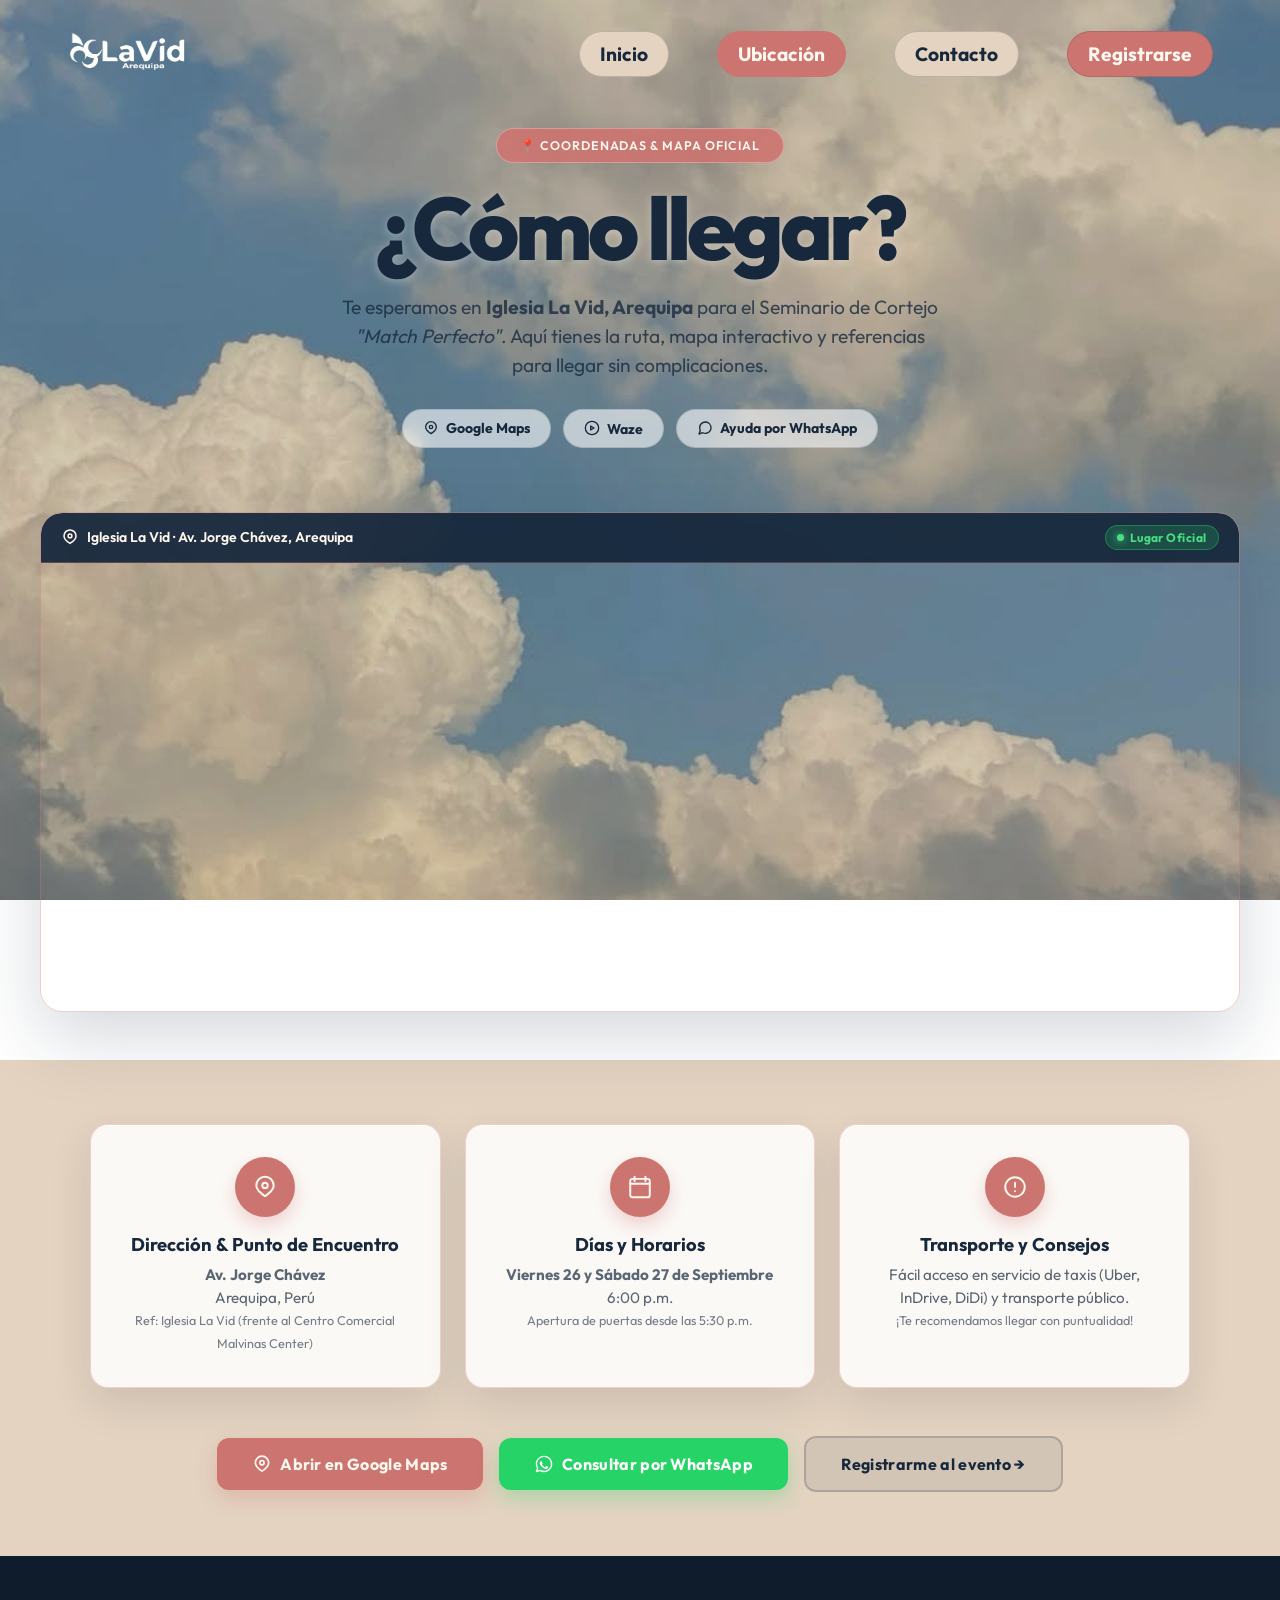
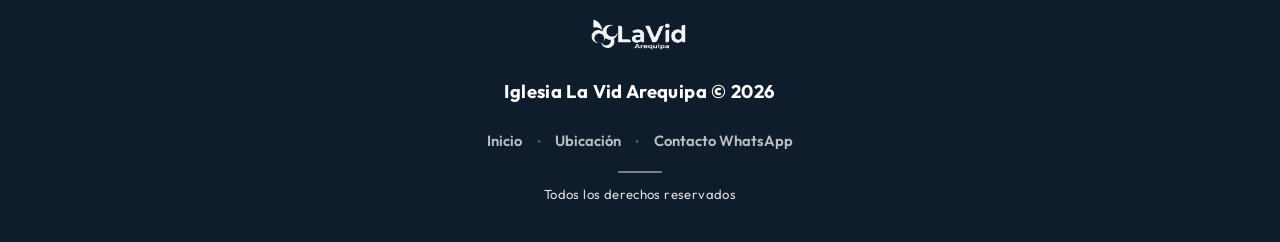
==== commit becc740c: "Hola matche" ====
--- a/ubicación.html
+++ b/ubicación.html
@@ -38,26 +38,35 @@
         <div class="ubicacion-hero-inner" data-anim="fade-up">
             <span class="ubicacion-eyebrow">📍 COORDENADAS & MAPA OFICIAL</span>
             <h1 class="ubicacion-title">¿Cómo llegar?</h1>
-            <p class="ubicacion-subtitle">Te esperamos en <strong>Iglesia La Vid, Arequipa</strong> para el Seminario de Cortejo <em>"Match Perfecto"</em>. Aquí tienes la ruta, mapa interactivo y referencias para llegar sin complicaciones.</p>
-            
+            <p class="ubicacion-subtitle">Te esperamos en <strong>Iglesia La Vid, Arequipa</strong> para el Seminario de
+                Cortejo <em>"Match Perfecto"</em>. Aquí tienes la ruta, mapa interactivo y referencias para llegar sin
+                complicaciones.</p>
+
             <div class="ubicacion-quick-actions">
-                <a href="https://www.google.com/maps?q=-16.40427470146106,-71.53179120399555" target="_blank" rel="noopener" class="ubicacion-action-pill">
-                    <svg viewBox="0 0 24 24" width="16" height="16" fill="none" stroke="currentColor" stroke-width="2" stroke-linecap="round" stroke-linejoin="round">
+                <a href="https://www.google.com/maps?q=-16.40427470146106,-71.53179120399555" target="_blank"
+                    rel="noopener" class="ubicacion-action-pill">
+                    <svg viewBox="0 0 24 24" width="16" height="16" fill="none" stroke="currentColor" stroke-width="2"
+                        stroke-linecap="round" stroke-linejoin="round">
                         <path d="M20 10.5c0 5-8 10-8 10s-8-5-8-10a8 8 0 1 1 16 0z"></path>
                         <circle cx="12" cy="10.5" r="2.5"></circle>
                     </svg>
                     Google Maps
                 </a>
-                <a href="https://waze.com/ul?ll=-16.40427470146106,-71.53179120399555&navigate=yes" target="_blank" rel="noopener" class="ubicacion-action-pill">
-                    <svg viewBox="0 0 24 24" width="16" height="16" fill="none" stroke="currentColor" stroke-width="2" stroke-linecap="round" stroke-linejoin="round">
+                <a href="https://waze.com/ul?ll=-16.40427470146106,-71.53179120399555&navigate=yes" target="_blank"
+                    rel="noopener" class="ubicacion-action-pill">
+                    <svg viewBox="0 0 24 24" width="16" height="16" fill="none" stroke="currentColor" stroke-width="2"
+                        stroke-linecap="round" stroke-linejoin="round">
                         <circle cx="12" cy="12" r="10"></circle>
                         <path d="m10 15 5-3-5-3v6z"></path>
                     </svg>
                     Waze
                 </a>
                 <a href="#" class="ubicacion-action-pill contacto-btn">
-                    <svg viewBox="0 0 24 24" width="16" height="16" fill="none" stroke="currentColor" stroke-width="2" stroke-linecap="round" stroke-linejoin="round">
-                        <path d="M21 11.5a8.38 8.38 0 0 1-.9 3.8 8.5 8.5 0 0 1-7.6 4.7 8.38 8.38 0 0 1-3.8-.9L3 21l1.9-5.7a8.38 8.38 0 0 1-.9-3.8 8.5 8.5 0 0 1 4.7-7.6 8.38 8.38 0 0 1 3.8-.9h.5a8.48 8.48 0 0 1 8 8v.5z"></path>
+                    <svg viewBox="0 0 24 24" width="16" height="16" fill="none" stroke="currentColor" stroke-width="2"
+                        stroke-linecap="round" stroke-linejoin="round">
+                        <path
+                            d="M21 11.5a8.38 8.38 0 0 1-.9 3.8 8.5 8.5 0 0 1-7.6 4.7 8.38 8.38 0 0 1-3.8-.9L3 21l1.9-5.7a8.38 8.38 0 0 1-.9-3.8 8.5 8.5 0 0 1 4.7-7.6 8.38 8.38 0 0 1 3.8-.9h.5a8.48 8.48 0 0 1 8 8v.5z">
+                        </path>
                     </svg>
                     Ayuda por WhatsApp
                 </a>
@@ -70,7 +79,8 @@
         <div class="ubicacion-map-wrapper" data-anim="fade-up">
             <div class="ubicacion-map-header">
                 <div class="ubicacion-map-title">
-                    <svg viewBox="0 0 24 24" width="18" height="18" fill="none" stroke="currentColor" stroke-width="2" stroke-linecap="round" stroke-linejoin="round">
+                    <svg viewBox="0 0 24 24" width="18" height="18" fill="none" stroke="currentColor" stroke-width="2"
+                        stroke-linecap="round" stroke-linejoin="round">
                         <path d="M20 10.5c0 5-8 10-8 10s-8-5-8-10a8 8 0 1 1 16 0z"></path>
                         <circle cx="12" cy="10.5" r="2.5"></circle>
                     </svg>
@@ -100,7 +110,8 @@
                         </svg>
                     </div>
                     <h3>Dirección & Punto de Encuentro</h3>
-                    <p><strong>Av. Jorge Chávez</strong><br>Arequipa, Perú<br><small style="opacity: 0.85;">Ref: Iglesia La Vid (frente al Centro Comercial Malvinas Center)</small></p>
+                    <p><strong>Av. Jorge Chávez</strong><br>Arequipa, Perú<br><small style="opacity: 0.85;">Ref: Iglesia
+                            La Vid (frente al Centro Comercial Malvinas Center)</small></p>
                 </div>
 
                 <!-- Fecha -->
@@ -114,7 +125,8 @@
                         </svg>
                     </div>
                     <h3>Días y Horarios</h3>
-                    <p><strong>Viernes 26 y Sábado 27 de Septiembre</strong><br>6:00 p.m.<br><small style="opacity: 0.85;">Apertura de puertas desde las 5:30 p.m.</small></p>
+                    <p><strong>Viernes 26 y Sábado 27 de Septiembre</strong><br>6:00 p.m.<br><small
+                            style="opacity: 0.85;">Apertura de puertas desde las 5:30 p.m.</small></p>
                 </div>
 
                 <!-- Referencia -->
@@ -127,7 +139,8 @@
                         </svg>
                     </div>
                     <h3>Transporte y Consejos</h3>
-                    <p>Fácil acceso en servicio de taxis (Uber, InDrive, DiDi) y transporte público.<br><small style="opacity: 0.85;">¡Te recomendamos llegar con puntualidad!</small></p>
+                    <p>Fácil acceso en servicio de taxis (Uber, InDrive, DiDi) y transporte público.<br><small
+                            style="opacity: 0.85;">¡Te recomendamos llegar con puntualidad!</small></p>
                 </div>
 
             </div>
@@ -144,7 +157,8 @@
                 </a>
                 <a href="#" class="ubicacion-whatsapp-btn contacto-btn">
                     <svg viewBox="0 0 24 24" width="20" height="20" fill="currentColor">
-                        <path d="M12.04 2c-5.46 0-9.91 4.45-9.91 9.91 0 1.75.46 3.45 1.32 4.95L2.05 22l5.25-1.38c1.45.79 3.08 1.21 4.74 1.21 5.46 0 9.91-4.45 9.91-9.91 0-2.65-1.03-5.14-2.9-7.01A9.82 9.82 0 0 0 12.04 2m.01 1.67c2.2 0 4.26.86 5.82 2.42a8.23 8.23 0 0 1 2.41 5.83c0 4.54-3.7 8.24-8.24 8.24-1.48 0-2.93-.4-4.2-1.15l-.3-.18-3.12.82.83-3.04-.2-.31a8.19 8.19 0 0 1-1.26-4.38c0-4.54 3.7-8.24 8.24-8.24m4.52 11.66c-.25-.13-1.47-.72-1.7-.81-.23-.08-.39-.13-.56.13-.17.25-.64.81-.79.97-.14.17-.29.19-.54.06-.25-.13-1.06-.39-2.03-1.25-.75-.67-1.26-1.5-1.41-1.75-.15-.25-.02-.39.11-.51.11-.11.25-.29.37-.44.13-.14.17-.25.25-.42.08-.17.04-.31-.02-.44-.06-.13-.56-1.35-.77-1.85-.2-.49-.41-.42-.56-.43h-.48c-.17 0-.44.06-.67.31-.23.25-.87.85-.87 2.08s.89 2.42 1.01 2.59c.13.17 1.75 2.67 4.24 3.75.59.26 1.06.41 1.42.52.6.19 1.14.16 1.57.1.48-.07 1.47-.6 1.68-1.18.21-.58.21-1.08.15-1.18-.06-.1-.23-.16-.48-.28z"/>
+                        <path
+                            d="M12.04 2c-5.46 0-9.91 4.45-9.91 9.91 0 1.75.46 3.45 1.32 4.95L2.05 22l5.25-1.38c1.45.79 3.08 1.21 4.74 1.21 5.46 0 9.91-4.45 9.91-9.91 0-2.65-1.03-5.14-2.9-7.01A9.82 9.82 0 0 0 12.04 2m.01 1.67c2.2 0 4.26.86 5.82 2.42a8.23 8.23 0 0 1 2.41 5.83c0 4.54-3.7 8.24-8.24 8.24-1.48 0-2.93-.4-4.2-1.15l-.3-.18-3.12.82.83-3.04-.2-.31a8.19 8.19 0 0 1-1.26-4.38c0-4.54 3.7-8.24 8.24-8.24m4.52 11.66c-.25-.13-1.47-.72-1.7-.81-.23-.08-.39-.13-.56.13-.17.25-.64.81-.79.97-.14.17-.29.19-.54.06-.25-.13-1.06-.39-2.03-1.25-.75-.67-1.26-1.5-1.41-1.75-.15-.25-.02-.39.11-.51.11-.11.25-.29.37-.44.13-.14.17-.25.25-.42.08-.17.04-.31-.02-.44-.06-.13-.56-1.35-.77-1.85-.2-.49-.41-.42-.56-.43h-.48c-.17 0-.44.06-.67.31-.23.25-.87.85-.87 2.08s.89 2.42 1.01 2.59c.13.17 1.75 2.67 4.24 3.75.59.26 1.06.41 1.42.52.6.19 1.14.16 1.57.1.48-.07 1.47-.6 1.68-1.18.21-.58.21-1.08.15-1.18-.06-.1-.23-.16-.48-.28z" />
                     </svg>
                     Consultar por WhatsApp
                 </a>
@@ -238,8 +252,48 @@
                     contactarWhatsApp();
                 });
             });
+
+            /* ---- Aviso de descuento primera visita ---- */
+            (function initMerchNotice() {
+                var STORAGE_KEY = 'match_merch_notice_dismissed';
+                try {
+                    if (!localStorage.getItem(STORAGE_KEY)) {
+                        var noticeEl = document.getElementById('merchNotice');
+                        var closeBtn = document.getElementById('merchNoticeClose');
+                        if (noticeEl && closeBtn) {
+                            setTimeout(function () {
+                                noticeEl.classList.add('merch-notice--visible');
+                            }, 800);
+
+                            closeBtn.addEventListener('click', function (e) {
+                                e.stopPropagation();
+                                noticeEl.classList.remove('merch-notice--visible');
+                                try {
+                                    localStorage.setItem(STORAGE_KEY, 'true');
+                                } catch (err) { }
+                            });
+                        }
+                    }
+                } catch (e) { }
+            })();
         })();
     </script>
+
+    <!-- Aviso de bienvenida (Descuento Merch) -->
+    <aside class="merch-notice" id="merchNotice" role="alert" aria-live="polite">
+        <div class="merch-notice-icon" aria-hidden="true">🎁</div>
+        <div class="merch-notice-content">
+            <span class="merch-notice-badge">Beneficio Exclusivo</span>
+            <p class="merch-notice-text">Gana 10% de descuento en una prenda del Merch por tu registro</p>
+        </div>
+        <button type="button" class="merch-notice-close" id="merchNoticeClose" aria-label="Cerrar aviso">
+            <svg viewBox="0 0 24 24" width="16" height="16" stroke="currentColor" stroke-width="2.5" fill="none"
+                stroke-linecap="round" stroke-linejoin="round">
+                <line x1="18" y1="6" x2="6" y2="18"></line>
+                <line x1="6" y1="6" x2="18" y2="18"></line>
+            </svg>
+        </button>
+    </aside>
 </body>
 
 </html>
--- a/style.css
+++ b/style.css
@@ -11,11 +11,15 @@
 :root {
     --hero-max-width: min(860px, 90vw);
     --hero-aspect: 1296 / 837;
-    --ink: #2E1712;
-    --brick: #A6321F;
-    --gold: #C08A52;
-    --paper: rgba(251, 244, 232, 0.72);
-    --line: rgba(46, 23, 18, 0.18);
+    --navy: #17283C;
+    --rose: #CC746F;
+    --rose-dark: #B55F5A;
+    --cream: #E4D3C1;
+    --ink: #17283C;
+    --brick: #CC746F;
+    --gold: #CC746F;
+    --paper: rgba(228, 211, 193, 0.82);
+    --line: rgba(23, 40, 60, 0.18);
     /* Tipografías: Outfit (sin serifa), Italianno (manuscrita) */
     font-family: 'Outfit', -apple-system, BlinkMacSystemFont, 'Segoe UI', Roboto, sans-serif;
     color: var(--ink);
@@ -107,17 +111,22 @@
 
 a {
     text-decoration: none;
-    color: #4a152199;
+    color: var(--ink);
     font-family: 'Outfit', sans-serif;
     font-size: 1.2rem;
     font-weight: bold;
 }
 
 li {
-    border: 1px solid #000;
+    border: 1px solid rgba(23, 40, 60, 0.2);
     padding: 10px 20px;
     border-radius: 50px;
-    background-color: #e2bc9b;
+    background-color: var(--cream);
+    transition: transform 0.25s ease, background-color 0.25s ease;
+}
+
+li:hover {
+    transform: translateY(-2px);
 }
 
 nav:hover {
@@ -125,14 +134,20 @@
 }
 
 button {
-    background-color: transparent;
-    border: 1px solid #000;
+    background-color: var(--brick);
+    border: 1px solid rgba(23, 40, 60, 0.15);
     padding: 10px 20px;
     border-radius: 50px;
     font-size: 1.2rem;
     font-family: 'Outfit', sans-serif;
     font-weight: bold;
-    background-color: #c83e34;
+    color: #FFF8EF;
+    cursor: pointer;
+    transition: background-color 0.25s ease, transform 0.25s ease;
+}
+
+button:hover {
+    background-color: var(--rose-dark);
 }
 
 /* ---- Hamburger Button ---- */
@@ -297,14 +312,14 @@
     background: var(--brick);
     color: #FFF8EF;
     border: 2px solid var(--brick);
-    box-shadow: 0 8px 28px rgba(166, 50, 31, 0.35);
+    box-shadow: 0 8px 28px rgba(204, 116, 111, 0.4);
 }
 
 .hero-btn--primary:hover {
-    background: #8F291B;
-    border-color: #8F291B;
+    background: var(--rose-dark);
+    border-color: var(--rose-dark);
     transform: translateY(-3px);
-    box-shadow: 0 14px 38px rgba(166, 50, 31, 0.45);
+    box-shadow: 0 14px 38px rgba(204, 116, 111, 0.5);
 }
 
 .hero-btn--secondary {
@@ -395,7 +410,7 @@
         justify-content: flex-start;
         padding: 5rem 1.8rem 2rem;
         gap: 1.5rem;
-        background: linear-gradient(165deg, #3b1510 0%, #1e0b09 100%);
+        background: linear-gradient(165deg, #17283C 0%, #0d1723 100%);
         transform: translateX(100%);
         transition: transform 0.4s cubic-bezier(0.4, 0, 0.2, 1);
         z-index: 150;
@@ -510,7 +525,7 @@
    =================================================== */
 .section-2,
 .section-4 {
-    background-color: #E6BF9E;
+    background-color: var(--cream);
     width: 100%;
     min-height: 70vh;
     display: flex;
@@ -718,7 +733,7 @@
 
     border-radius: 999px;
 
-    background: rgba(166, 50, 31, 0.88);
+    background: rgba(204, 116, 111, 0.9);
 
     border: 1px solid rgba(255, 255, 255, 0.28);
 
@@ -732,7 +747,7 @@
     text-transform: uppercase;
 
     box-shadow:
-        0 8px 25px rgba(46, 23, 18, 0.12);
+        0 8px 25px rgba(23, 40, 60, 0.12);
 
     margin-bottom: 1.2rem;
 }
@@ -769,7 +784,7 @@
 
     max-width: 700px;
 
-    color: rgba(46, 23, 18, 0.78);
+    color: rgba(23, 40, 60, 0.78);
 
     font-family: 'Outfit', sans-serif;
 
@@ -817,9 +832,9 @@
 
     /* Cristal cálido */
 
-    background: rgba(251, 244, 232, 0.72);
-
-    border: 1px solid rgba(192, 138, 82, 0.55);
+    background: rgba(228, 211, 193, 0.82);
+
+    border: 1px solid rgba(204, 116, 111, 0.35);
 
     border-radius: 18px;
 
@@ -827,7 +842,7 @@
     -webkit-backdrop-filter: blur(8px);
 
     box-shadow:
-        0 15px 40px rgba(46, 23, 18, 0.12),
+        0 15px 40px rgba(23, 40, 60, 0.12),
         inset 0 1px 0 rgba(255, 255, 255, 0.5);
 
     transition:
@@ -857,10 +872,10 @@
 .event-card:hover {
     transform: translateY(-10px) rotate(0deg);
 
-    background: rgba(251, 244, 232, 0.84);
+    background: rgba(228, 211, 193, 0.92);
 
     box-shadow:
-        0 25px 55px rgba(46, 23, 18, 0.18),
+        0 25px 55px rgba(23, 40, 60, 0.18),
         inset 0 1px 0 rgba(255, 255, 255, 0.65);
 }
 
@@ -884,7 +899,7 @@
     background: var(--brick);
 
     box-shadow:
-        0 8px 18px rgba(166, 50, 31, 0.25);
+        0 8px 18px rgba(204, 116, 111, 0.3);
 }
 
 
@@ -896,7 +911,7 @@
 
     fill: none;
 
-    stroke: #F8DFAE;
+    stroke: #FFF8EF;
 
     stroke-width: 1.8;
 
@@ -959,7 +974,7 @@
 .event-small {
     margin: 0.55rem 0 0;
 
-    color: rgba(46, 23, 18, 0.65);
+    color: rgba(23, 40, 60, 0.68);
 
     font-family: 'Outfit', sans-serif;
 
@@ -1025,7 +1040,7 @@
 
     margin: 0.7rem auto 1.2rem;
 
-    color: rgba(46, 23, 18, 0.68);
+    color: rgba(23, 40, 60, 0.68);
 
     font-family: 'Outfit', sans-serif;
 
@@ -1062,9 +1077,9 @@
 
     padding: 2.5rem;
 
-    background: rgba(255, 252, 247, 0.88);
-
-    border: 1px solid rgba(255, 255, 255, 0.75);
+    background: rgba(255, 255, 255, 0.9);
+
+    border: 1px solid rgba(228, 211, 193, 0.9);
 
     border-radius: 22px;
 
@@ -1072,7 +1087,7 @@
     -webkit-backdrop-filter: blur(14px);
 
     box-shadow:
-        0 25px 70px rgba(46, 23, 18, 0.18),
+        0 25px 70px rgba(23, 40, 60, 0.16),
         inset 0 1px 0 rgba(255, 255, 255, 0.8);
 }
 
@@ -1095,7 +1110,7 @@
 
     margin-bottom: 0.5rem;
 
-    color: rgba(46, 23, 18, 0.8);
+    color: rgba(23, 40, 60, 0.82);
 
     font-family: 'Outfit', sans-serif;
 
@@ -1126,13 +1141,13 @@
 
     padding: 0 14px;
 
-    border: 1px solid rgba(46, 23, 18, 0.16);
+    border: 1px solid rgba(23, 40, 60, 0.18);
 
     border-radius: 11px;
 
     outline: none;
 
-    background: rgba(255, 255, 255, 0.75);
+    background: rgba(255, 255, 255, 0.85);
 
     color: var(--ink);
 
@@ -1149,7 +1164,7 @@
 
 .form-group input::placeholder {
 
-    color: rgba(46, 23, 18, 0.35);
+    color: rgba(23, 40, 60, 0.38);
 }
 
 
@@ -1161,7 +1176,7 @@
     background: #fff;
 
     box-shadow:
-        0 0 0 3px rgba(166, 50, 31, 0.10);
+        0 0 0 3px rgba(204, 116, 111, 0.15);
 }
 
 
@@ -1198,17 +1213,18 @@
     display: flex;
 
     align-items: center;
+
     justify-content: center;
 
-    border: 1px solid rgba(46, 23, 18, 0.16);
+    border: 1px solid rgba(23, 40, 60, 0.18);
 
     border-right: none;
 
     border-radius: 11px 0 0 11px;
 
-    background: rgba(244, 238, 229, 0.85);
-
-    color: rgba(46, 23, 18, 0.6);
+    background: rgba(228, 211, 193, 0.45);
+
+    color: rgba(23, 40, 60, 0.7);
 
     font-family: 'Outfit', sans-serif;
 
@@ -1250,11 +1266,11 @@
 
     padding: 0.75rem 0.9rem;
 
-    border: 1.5px solid rgba(46, 23, 18, 0.13);
+    border: 1.5px solid rgba(23, 40, 60, 0.15);
 
     border-radius: 11px;
 
-    background: rgba(255, 255, 255, 0.72);
+    background: rgba(255, 255, 255, 0.75);
 
     cursor: pointer;
 
@@ -1269,7 +1285,7 @@
 
     transform: translateY(-2px);
 
-    border-color: rgba(166, 50, 31, 0.4);
+    border-color: rgba(204, 116, 111, 0.45);
 }
 
 
@@ -1294,7 +1310,7 @@
 
     flex-shrink: 0;
 
-    border: 2px solid rgba(46, 23, 18, 0.3);
+    border: 2px solid rgba(23, 40, 60, 0.35);
 
     border-radius: 4px;
 
@@ -1310,10 +1326,10 @@
 
     border-color: var(--brick);
 
-    background: rgba(166, 50, 31, 0.055);
+    background: rgba(204, 116, 111, 0.08);
 
     box-shadow:
-        0 4px 14px rgba(166, 50, 31, 0.08);
+        0 4px 14px rgba(204, 116, 111, 0.12);
 }
 
 
@@ -1369,7 +1385,7 @@
 
 .day-info small {
 
-    color: rgba(46, 23, 18, 0.55);
+    color: rgba(23, 40, 60, 0.58);
 
     font-family: 'Outfit', sans-serif;
 
@@ -1387,9 +1403,9 @@
 
     border-radius: 5px;
 
-    background: rgba(192, 138, 82, 0.13);
-
-    color: rgba(46, 23, 18, 0.7);
+    background: rgba(204, 116, 111, 0.15);
+
+    color: var(--ink);
 
     font-family: 'Outfit', sans-serif;
 
@@ -1431,7 +1447,7 @@
 
     transform: translateY(-50%);
 
-    color: rgba(46, 23, 18, 0.55);
+    color: rgba(23, 40, 60, 0.55);
 
     font-size: 1rem;
 
@@ -1470,7 +1486,7 @@
     cursor: pointer;
 
     box-shadow:
-        0 8px 20px rgba(166, 50, 31, 0.22);
+        0 8px 20px rgba(204, 116, 111, 0.3);
 
     transition:
         transform 0.25s ease,
@@ -1491,10 +1507,10 @@
 
     transform: translateY(-2px);
 
-    background: #8F291B;
+    background: var(--rose-dark);
 
     box-shadow:
-        0 12px 25px rgba(166, 50, 31, 0.3);
+        0 12px 25px rgba(204, 116, 111, 0.4);
 }
 
 
@@ -1773,7 +1789,7 @@
 ========================================================= */
 .countdown-section {
     width: 100%;
-    background-color: #9F8C76;
+    background-color: var(--navy);
     padding: 4rem 2rem;
     text-align: center;
 }
@@ -1842,7 +1858,7 @@
 ========================================================= */
 .site-footer {
     width: 100%;
-    background-color: #6B5D4F;
+    background-color: #0F1C2B;
     padding: 3.5rem 2rem 2.5rem;
     text-align: center;
 }
@@ -2005,8 +2021,8 @@
 
 .event-card--interactive:hover {
     transform: translateY(-8px);
-    border-color: rgba(166, 50, 31, 0.5);
-    box-shadow: 0 16px 40px rgba(166, 50, 31, 0.15);
+    border-color: rgba(204, 116, 111, 0.6);
+    box-shadow: 0 16px 40px rgba(23, 40, 60, 0.16);
 }
 
 .event-card-action {
@@ -2015,8 +2031,8 @@
     gap: 0.4rem;
     margin-top: 1.2rem;
     padding: 0.45rem 1rem;
-    background: rgba(166, 50, 31, 0.1);
-    border: 1px solid rgba(166, 50, 31, 0.28);
+    background: rgba(204, 116, 111, 0.12);
+    border: 1px solid rgba(204, 116, 111, 0.35);
     border-radius: 999px;
     color: var(--brick);
     font-size: 0.84rem;
@@ -2028,7 +2044,7 @@
 .event-card:hover .event-card-action {
     background: var(--brick);
     color: #FFF8EF;
-    box-shadow: 0 4px 14px rgba(166, 50, 31, 0.3);
+    box-shadow: 0 4px 14px rgba(204, 116, 111, 0.35);
     transform: translateX(3px);
 }
 
@@ -2095,7 +2111,7 @@
     justify-content: center;
     padding: 0.55rem 1.4rem;
     border-radius: 999px;
-    background: rgba(166, 50, 31, 0.88);
+    background: rgba(204, 116, 111, 0.9);
     border: 1px solid rgba(255, 255, 255, 0.28);
     color: #FFF8EF;
     font-family: 'Outfit', sans-serif;
@@ -2103,7 +2119,7 @@
     font-weight: 600;
     letter-spacing: 0.08em;
     text-transform: uppercase;
-    box-shadow: 0 8px 25px rgba(46, 23, 18, 0.12);
+    box-shadow: 0 8px 25px rgba(23, 40, 60, 0.12);
     margin-bottom: 1.2rem;
 }
 
@@ -2121,7 +2137,7 @@
 .ubicacion-subtitle {
     margin: 1.2rem auto 0;
     max-width: 600px;
-    color: rgba(46, 23, 18, 0.78);
+    color: rgba(23, 40, 60, 0.78);
     font-family: 'Outfit', sans-serif;
     font-size: clamp(1rem, 1.5vw, 1.2rem);
     font-weight: 400;
@@ -2143,9 +2159,9 @@
     height: 500px;
     border-radius: 22px;
     overflow: hidden;
-    border: 1px solid rgba(192, 138, 82, 0.4);
+    border: 1px solid rgba(204, 116, 111, 0.35);
     box-shadow:
-        0 25px 70px rgba(46, 23, 18, 0.18),
+        0 25px 70px rgba(23, 40, 60, 0.18),
         inset 0 1px 0 rgba(255, 255, 255, 0.5);
 }
 
@@ -2158,7 +2174,7 @@
 /* Detalles */
 .ubicacion-details-section {
     width: 100%;
-    background-color: #E6BF9E;
+    background-color: var(--cream);
     padding: 4rem 2rem;
 }
 
@@ -2175,15 +2191,15 @@
 }
 
 .ubicacion-info-card {
-    background: rgba(251, 244, 232, 0.72);
-    border: 1px solid rgba(192, 138, 82, 0.55);
+    background: rgba(255, 255, 255, 0.85);
+    border: 1px solid rgba(204, 116, 111, 0.3);
     border-radius: 18px;
     padding: 2rem 1.5rem;
     text-align: center;
     backdrop-filter: blur(8px);
     -webkit-backdrop-filter: blur(8px);
     box-shadow:
-        0 15px 40px rgba(46, 23, 18, 0.12),
+        0 15px 40px rgba(23, 40, 60, 0.12),
         inset 0 1px 0 rgba(255, 255, 255, 0.5);
     transition: transform 0.35s ease, box-shadow 0.35s ease;
 }
@@ -2191,7 +2207,7 @@
 .ubicacion-info-card:hover {
     transform: translateY(-6px);
     box-shadow:
-        0 25px 55px rgba(46, 23, 18, 0.18),
+        0 25px 55px rgba(23, 40, 60, 0.18),
         inset 0 1px 0 rgba(255, 255, 255, 0.65);
 }
 
@@ -2204,14 +2220,14 @@
     justify-content: center;
     margin: 0 auto 1rem;
     background: var(--brick);
-    box-shadow: 0 8px 18px rgba(166, 50, 31, 0.25);
+    box-shadow: 0 8px 18px rgba(204, 116, 111, 0.3);
 }
 
 .ubicacion-info-icon svg {
     width: 26px;
     height: 26px;
     fill: none;
-    stroke: #F8DFAE;
+    stroke: #FFF8EF;
     stroke-width: 1.8;
     stroke-linecap: round;
     stroke-linejoin: round;
@@ -2230,7 +2246,7 @@
     font-weight: 400;
     font-size: 0.95rem;
     line-height: 1.5;
-    color: rgba(46, 23, 18, 0.7);
+    color: rgba(23, 40, 60, 0.7);
     margin: 0;
 }
 
@@ -2256,14 +2272,14 @@
     font-weight: 700;
     text-decoration: none;
     letter-spacing: 0.02em;
-    box-shadow: 0 8px 20px rgba(166, 50, 31, 0.22);
+    box-shadow: 0 8px 20px rgba(204, 116, 111, 0.3);
     transition: transform 0.25s ease, box-shadow 0.25s ease, background 0.25s ease;
 }
 
 .ubicacion-maps-btn:hover {
     transform: translateY(-3px);
-    background: #8F291B;
-    box-shadow: 0 14px 30px rgba(166, 50, 31, 0.35);
+    background: var(--rose-dark);
+    box-shadow: 0 14px 30px rgba(204, 116, 111, 0.4);
 }
 
 .ubicacion-register-btn {
@@ -2272,8 +2288,8 @@
     gap: 0.4rem;
     padding: 1rem 2.2rem;
     border-radius: 12px;
-    background: rgba(46, 23, 18, 0.08);
-    border: 2px solid rgba(46, 23, 18, 0.2);
+    background: rgba(23, 40, 60, 0.08);
+    border: 2px solid rgba(23, 40, 60, 0.2);
     color: var(--ink);
     font-family: 'Outfit', sans-serif;
     font-size: 1rem;
@@ -2285,8 +2301,8 @@
 
 .ubicacion-register-btn:hover {
     transform: translateY(-3px);
-    background: rgba(46, 23, 18, 0.14);
-    box-shadow: 0 12px 25px rgba(46, 23, 18, 0.12);
+    background: rgba(23, 40, 60, 0.14);
+    box-shadow: 0 12px 25px rgba(23, 40, 60, 0.12);
 }
 
 /* Responsive ubicación */
@@ -2389,8 +2405,8 @@
     gap: 0.45rem;
     padding: 0.6rem 1.25rem;
     border-radius: 999px;
-    background: rgba(255, 255, 255, 0.35);
-    border: 1px solid rgba(192, 138, 82, 0.5);
+    background: rgba(255, 255, 255, 0.6);
+    border: 1px solid rgba(23, 40, 60, 0.15);
     color: var(--ink);
     font-family: 'Outfit', sans-serif;
     font-size: 0.88rem;
@@ -2401,9 +2417,9 @@
 }
 
 .ubicacion-action-pill:hover {
-    background: rgba(255, 255, 255, 0.65);
+    background: #fff;
     transform: translateY(-2px);
-    box-shadow: 0 8px 18px rgba(46, 23, 18, 0.12);
+    box-shadow: 0 8px 18px rgba(23, 40, 60, 0.12);
 }
 
 .nav-link--active {
@@ -2420,13 +2436,13 @@
     align-items: center;
     justify-content: space-between;
     padding: 0.75rem 1.25rem;
-    background: rgba(46, 23, 18, 0.9);
+    background: rgba(23, 40, 60, 0.94);
     color: #FFF8EF;
     font-family: 'Outfit', sans-serif;
     font-size: 0.88rem;
     font-weight: 600;
     backdrop-filter: blur(10px);
-    border-bottom: 1px solid rgba(192, 138, 82, 0.35);
+    border-bottom: 1px solid rgba(204, 116, 111, 0.35);
 }
 
 .ubicacion-map-title {
@@ -2457,4 +2473,123 @@
     border-radius: 50%;
     background: #4ade80;
     box-shadow: 0 0 8px #4ade80;
+}
+
+/* =========================================================
+   AVISO FLOTANTE (MERCH DESCUENTO - PRIMERA VISITA)
+========================================================= */
+.merch-notice {
+    position: fixed;
+    bottom: 24px;
+    right: 24px;
+    z-index: 9999;
+    max-width: 380px;
+    background: #17283C;
+    border: 1.5px solid rgba(204, 116, 111, 0.55);
+    border-radius: 16px;
+    padding: 0.95rem 1.15rem;
+    box-shadow: 0 16px 36px rgba(23, 40, 60, 0.45), 0 0 0 1px rgba(228, 211, 193, 0.15);
+    backdrop-filter: blur(12px);
+    -webkit-backdrop-filter: blur(12px);
+    display: flex;
+    align-items: flex-start;
+    gap: 0.85rem;
+    transform: translateY(130%);
+    opacity: 0;
+    pointer-events: none;
+    transition: transform 0.45s cubic-bezier(0.16, 1, 0.3, 1), opacity 0.45s ease;
+}
+
+.merch-notice--visible {
+    transform: translateY(0);
+    opacity: 1;
+    pointer-events: auto;
+}
+
+.merch-notice-icon {
+    flex-shrink: 0;
+    width: 36px;
+    height: 36px;
+    background: #CC746F;
+    color: #FFF8EF;
+    border-radius: 10px;
+    display: flex;
+    align-items: center;
+    justify-content: center;
+    font-size: 1.15rem;
+    box-shadow: 0 4px 12px rgba(204, 116, 111, 0.4);
+}
+
+.merch-notice-content {
+    flex: 1;
+    min-width: 0;
+}
+
+.merch-notice-badge {
+    display: inline-block;
+    background: rgba(204, 116, 111, 0.22);
+    color: #CC746F;
+    border: 1px solid rgba(204, 116, 111, 0.45);
+    font-size: 0.68rem;
+    font-weight: 800;
+    letter-spacing: 0.08em;
+    text-transform: uppercase;
+    padding: 0.18rem 0.5rem;
+    border-radius: 6px;
+    margin-bottom: 0.35rem;
+}
+
+.merch-notice-text {
+    font-family: 'Outfit', sans-serif;
+    font-size: 0.88rem;
+    line-height: 1.38;
+    font-weight: 600;
+    color: #E4D3C1;
+    margin: 0;
+}
+
+.merch-notice-close {
+    flex-shrink: 0;
+    background: transparent !important;
+    border: none !important;
+    padding: 4px !important;
+    width: 28px !important;
+    height: 28px !important;
+    border-radius: 6px !important;
+    color: rgba(228, 211, 193, 0.65) !important;
+    cursor: pointer;
+    display: flex;
+    align-items: center;
+    justify-content: center;
+    transition: color 0.2s, background-color 0.2s, transform 0.2s;
+    line-height: 1;
+    box-shadow: none !important;
+}
+
+.merch-notice-close:hover {
+    color: #FFF8EF !important;
+    background: rgba(255, 255, 255, 0.12) !important;
+    transform: scale(1.1);
+}
+
+@media (max-width: 480px) {
+    .merch-notice {
+        bottom: 16px;
+        left: 14px;
+        right: 14px;
+        max-width: calc(100% - 28px);
+        padding: 0.85rem 0.95rem;
+        border-radius: 14px;
+    }
+
+    .merch-notice-icon {
+        width: 32px;
+        height: 32px;
+        font-size: 1rem;
+    }
+
+    .merch-notice-text {
+        font-size: 0.82rem;
+        line-height: 1.32;
+    }
 }
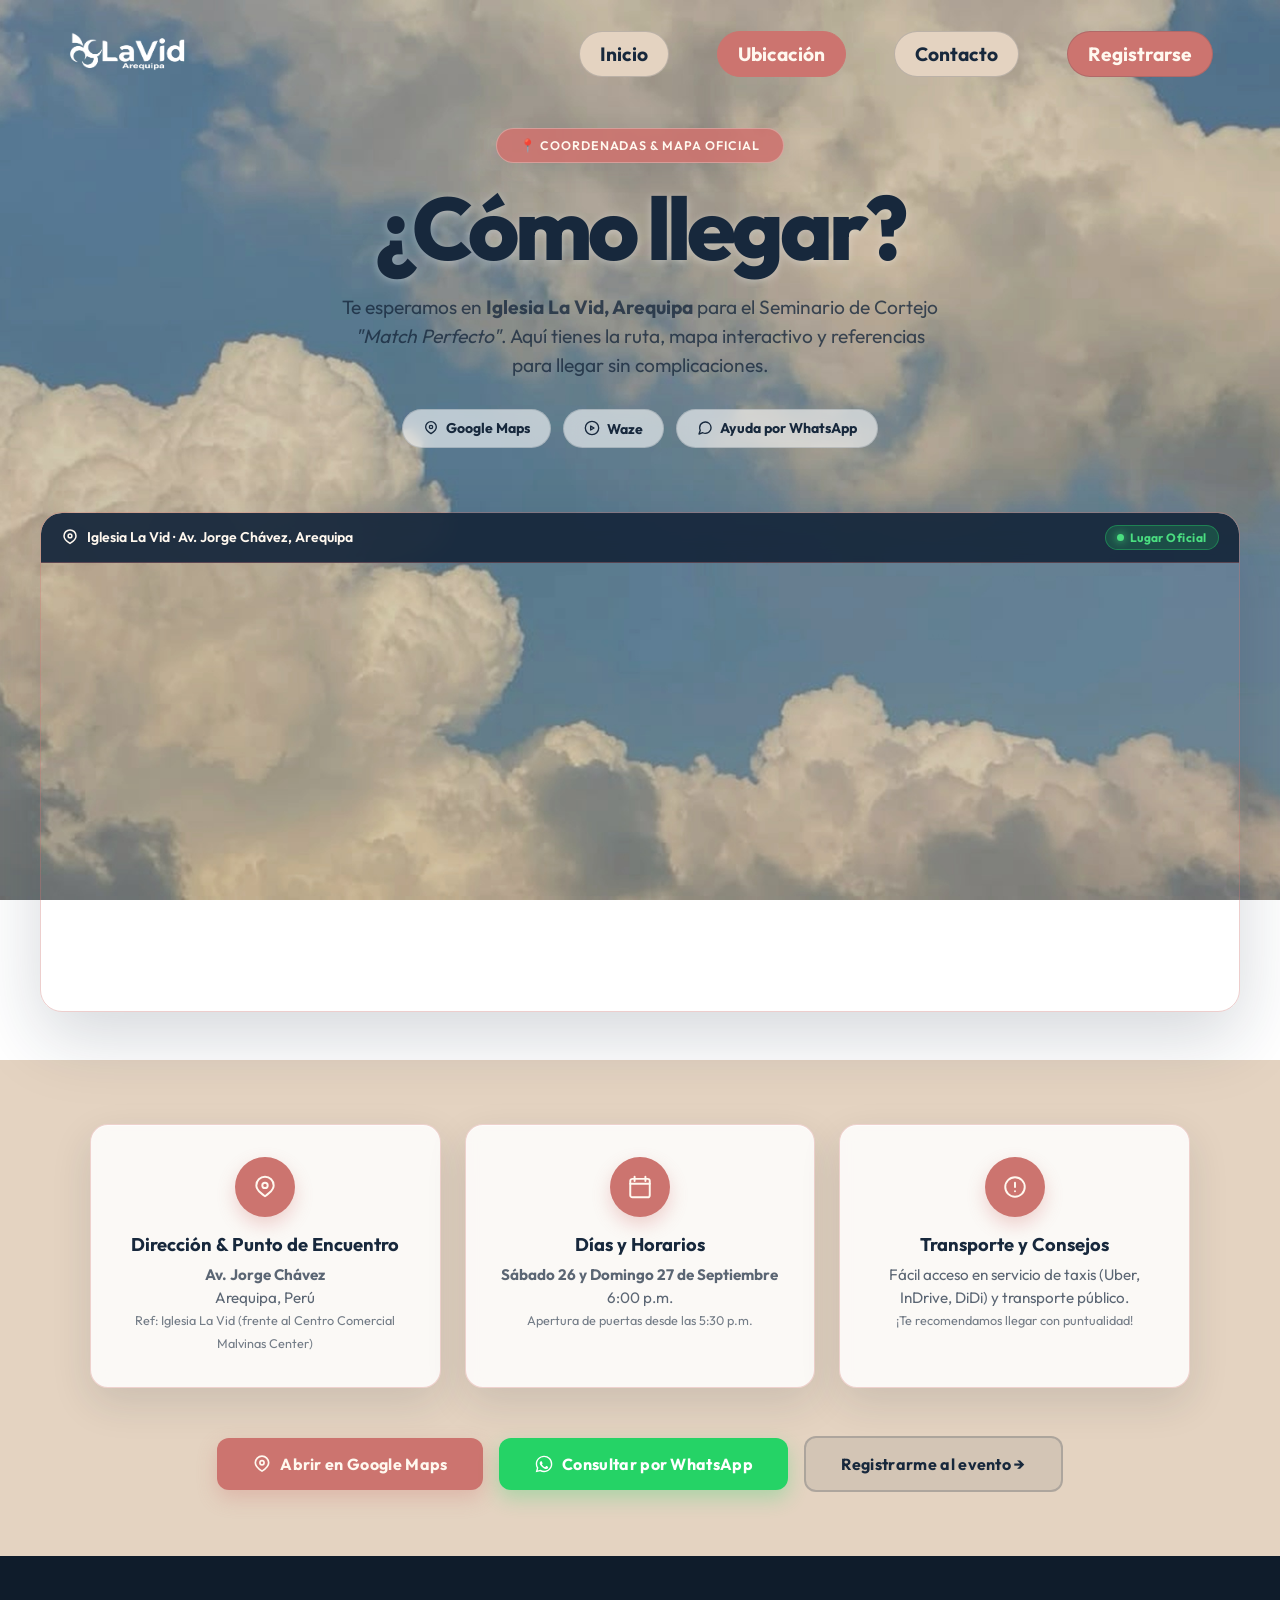
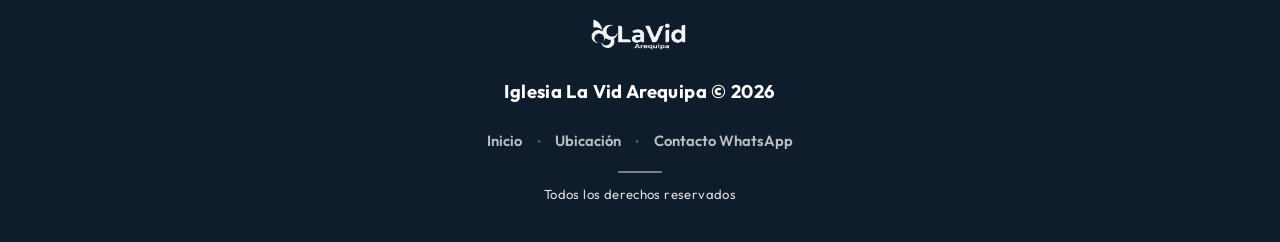
==== commit e8d01ffb: "Actualización del sitio web 2" ====
--- a/ubicación.html
+++ b/ubicación.html
@@ -125,7 +125,7 @@
                         </svg>
                     </div>
                     <h3>Días y Horarios</h3>
-                    <p><strong>Viernes 26 y Sábado 27 de Septiembre</strong><br>6:00 p.m.<br><small
+                    <p><strong>Sábado 26 y Domingo 27 de Septiembre</strong><br>6:00 p.m.<br><small
                             style="opacity: 0.85;">Apertura de puertas desde las 5:30 p.m.</small></p>
                 </div>
 
